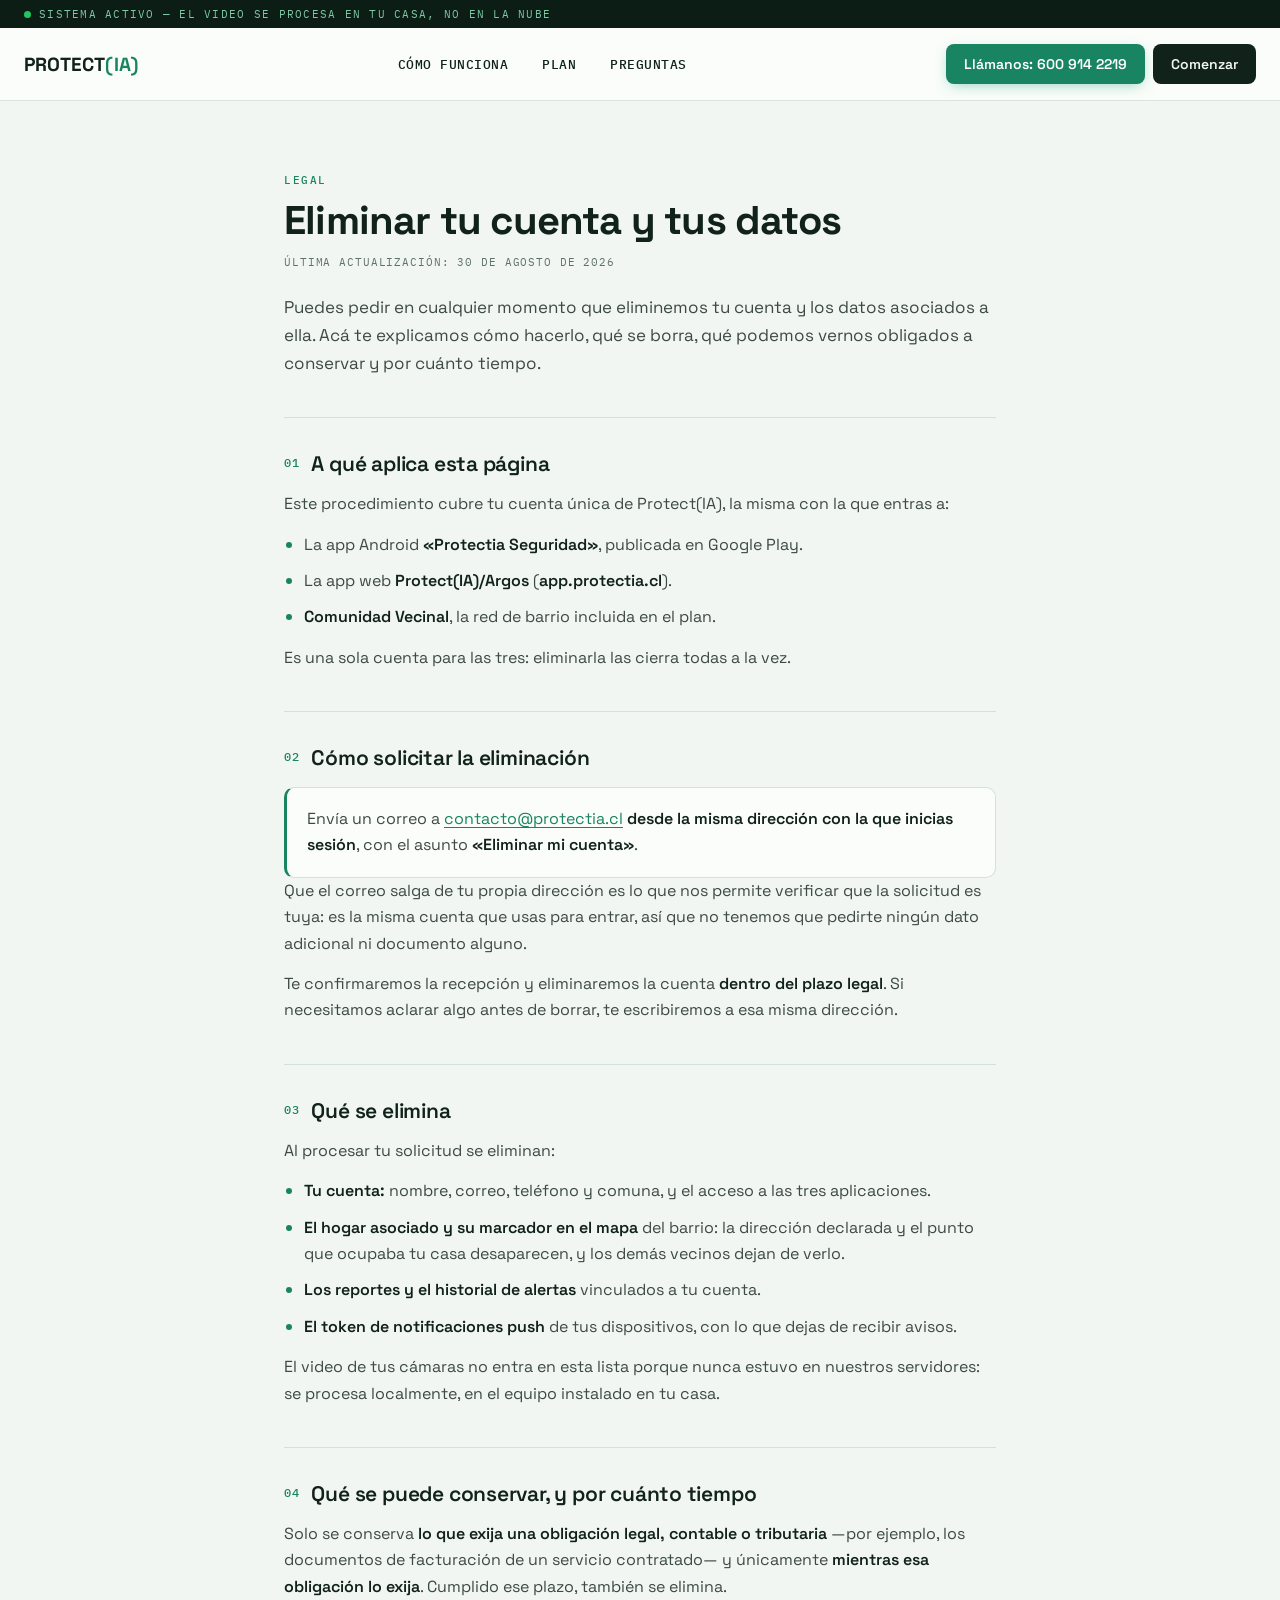
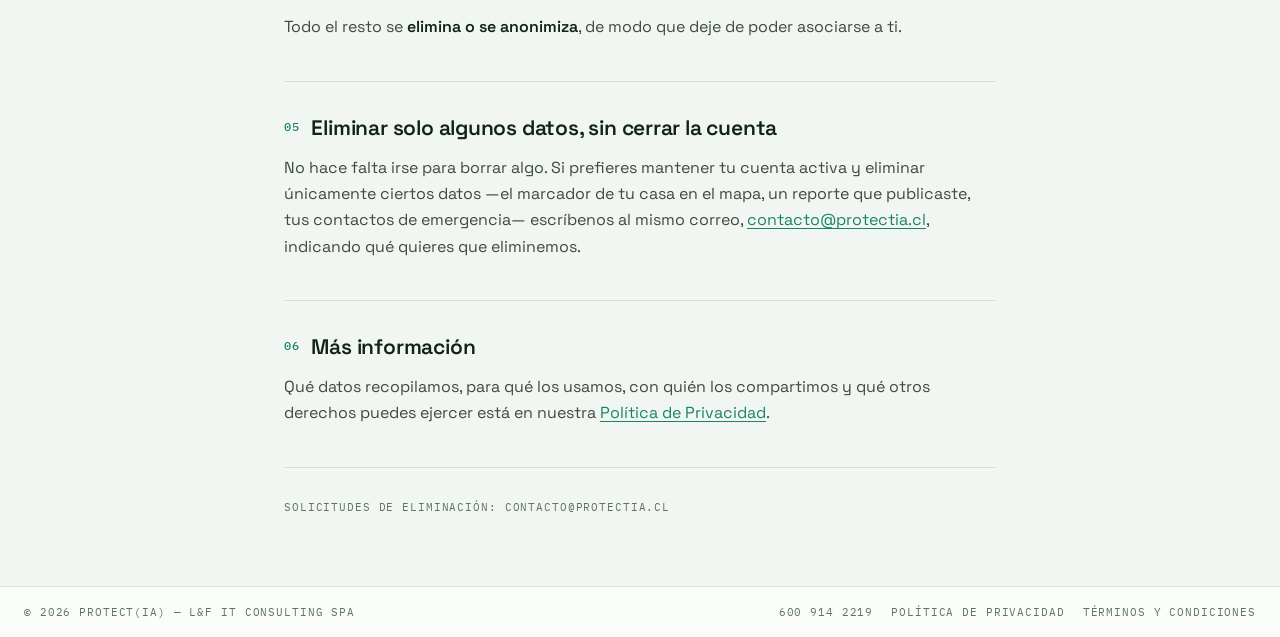
==== eliminar-cuenta.html @ ab4905fa "sitio: página de eliminación de cuenta y datos Google Play exige una URL pública donde el usuario pu" ====
<!DOCTYPE html>
<html lang="es">
<head>
  <meta charset="UTF-8">
  <meta name="viewport" content="width=device-width, initial-scale=1, viewport-fit=cover">

  <title>Eliminar tu cuenta y tus datos — Protect(IA) / Protectia Seguridad</title>
  <meta name="description" content="Cómo pedir la eliminación de tu cuenta Protect(IA) y de los datos asociados: qué se borra, qué se conserva por obligación legal y a qué correo escribir.">

  <!-- Open Graph -->
  <meta property="og:type" content="article">
  <meta property="og:locale" content="es_CL">
  <meta property="og:site_name" content="Protect(IA)">
  <meta property="og:url" content="https://protectia.cl/eliminar-cuenta.html">
  <meta property="og:title" content="Eliminar tu cuenta y tus datos — Protect(IA) / Protectia Seguridad">
  <meta property="og:description" content="Escribe a contacto@protectia.cl desde tu correo de inicio de sesión con el asunto «Eliminar mi cuenta».">

  <link rel="icon" href="img/favicon.svg" type="image/svg+xml">

  <!-- Tipografías self-hosted (SIL OFL 1.1). Ver fonts/OFL.txt y fonts/OFL-IBM-Plex.txt.
       Las dos que se usan sobre la línea de flotación; esta página es texto corrido. -->
  <link rel="preload" href="fonts/space-grotesk-variable-latin.woff2"
        as="font" type="font/woff2" crossorigin>
  <link rel="preload" href="fonts/ibm-plex-mono-400-latin.woff2"
        as="font" type="font/woff2" crossorigin>

  <!-- Las clases .legal-* viven al final de styles.css: las comparten esta
       página y privacidad.html. -->
  <link rel="stylesheet" href="css/styles.css">
</head>
<body>

  <!-- Franja de estado ---------------------------------------------------- -->
  <!-- Sin reloj: esta página no carga js/main.js. -->
  <div class="franja">
    <span class="franja-estado">
      <span class="franja-punto" aria-hidden="true"></span>
      <span class="franja-texto">SISTEMA ACTIVO — EL VIDEO SE PROCESA EN TU CASA, NO EN LA NUBE</span>
    </span>
  </div>

  <!-- Cabecera ------------------------------------------------------------- -->
  <header class="site-header">
    <a class="logo" href="/">PROTECT<span class="logo-ia">(IA)</span></a>

    <!-- El nav se oculta bajo 760px; el menú móvil sigue pendiente. -->
    <nav class="site-nav" aria-label="Navegación principal">
      <a class="nav-link" href="/#como-funciona">CÓMO FUNCIONA</a>
      <a class="nav-link" href="/#plan">PLAN</a>
      <a class="nav-link" href="/#faq">PREGUNTAS</a>
    </nav>

    <div class="cabecera-acciones">
      <a class="btn-tel" href="tel:+566009142219"><span class="btn-tel-rotulo">Llámanos:
        </span>600 914 2219</a>
      <a class="btn-comenzar" href="/#contacto">Comenzar</a>
    </div>
  </header>

  <main id="top">
    <section class="seccion" aria-labelledby="eliminar-titulo">
      <div class="legal-inner">

        <p class="seccion-kicker">LEGAL</p>
        <h1 class="legal-titulo" id="eliminar-titulo">Eliminar tu cuenta y tus datos</h1>
        <p class="legal-fecha">Última actualización: 30 de agosto de 2026</p>

        <p class="legal-entrada">
          Puedes pedir en cualquier momento que eliminemos tu cuenta y los datos
          asociados a ella. Acá te explicamos cómo hacerlo, qué se borra, qué
          podemos vernos obligados a conservar y por cuánto tiempo.
        </p>

        <!-- 1 ------------------------------------------------------------- -->
        <div class="legal-bloque">
          <h2><span class="legal-num" aria-hidden="true">01</span> A qué aplica esta página</h2>
          <p>Este procedimiento cubre tu cuenta única de Protect(IA), la misma con la que entras a:</p>
          <ul class="legal-lista">
            <li>
              La app Android <strong>«Protectia Seguridad»</strong>, publicada en
              Google Play.
            </li>
            <li>
              La app web <strong>Protect(IA)/Argos</strong>
              (<strong>app.protectia.cl</strong>).
            </li>
            <li>
              <strong>Comunidad Vecinal</strong>, la red de barrio incluida en el
              plan.
            </li>
          </ul>
          <p>
            Es una sola cuenta para las tres: eliminarla las cierra todas a la vez.
          </p>
        </div>

        <!-- 2 ------------------------------------------------------------- -->
        <div class="legal-bloque">
          <h2><span class="legal-num" aria-hidden="true">02</span> Cómo solicitar la eliminación</h2>
          <div class="legal-destacado">
            <p>
              Envía un correo a
              <a href="mailto:contacto@protectia.cl?subject=Eliminar%20mi%20cuenta">contacto@protectia.cl</a>
              <strong>desde la misma dirección con la que inicias sesión</strong>,
              con el asunto <strong>«Eliminar mi cuenta»</strong>.
            </p>
          </div>
          <p>
            Que el correo salga de tu propia dirección es lo que nos permite
            verificar que la solicitud es tuya: es la misma cuenta que usas para
            entrar, así que no tenemos que pedirte ningún dato adicional ni
            documento alguno.
          </p>
          <p>
            Te confirmaremos la recepción y eliminaremos la cuenta
            <strong>dentro del plazo legal</strong>. Si necesitamos aclarar algo
            antes de borrar, te escribiremos a esa misma dirección.
          </p>
        </div>

        <!-- 3 ------------------------------------------------------------- -->
        <div class="legal-bloque">
          <h2><span class="legal-num" aria-hidden="true">03</span> Qué se elimina</h2>
          <p>Al procesar tu solicitud se eliminan:</p>
          <ul class="legal-lista">
            <li>
              <strong>Tu cuenta:</strong> nombre, correo, teléfono y comuna, y el
              acceso a las tres aplicaciones.
            </li>
            <li>
              <strong>El hogar asociado y su marcador en el mapa</strong> del
              barrio: la dirección declarada y el punto que ocupaba tu casa
              desaparecen, y los demás vecinos dejan de verlo.
            </li>
            <li>
              <strong>Los reportes y el historial de alertas</strong> vinculados a
              tu cuenta.
            </li>
            <li>
              <strong>El token de notificaciones push</strong> de tus
              dispositivos, con lo que dejas de recibir avisos.
            </li>
          </ul>
          <p>
            El video de tus cámaras no entra en esta lista porque nunca estuvo en
            nuestros servidores: se procesa localmente, en el equipo instalado en
            tu casa.
          </p>
        </div>

        <!-- 4 ------------------------------------------------------------- -->
        <div class="legal-bloque">
          <h2><span class="legal-num" aria-hidden="true">04</span> Qué se puede conservar, y por cuánto tiempo</h2>
          <p>
            Solo se conserva <strong>lo que exija una obligación legal, contable o
            tributaria</strong> —por ejemplo, los documentos de facturación de un
            servicio contratado— y únicamente <strong>mientras esa obligación lo
            exija</strong>. Cumplido ese plazo, también se elimina.
          </p>
          <p>
            Todo el resto se <strong>elimina o se anonimiza</strong>, de modo que
            deje de poder asociarse a ti.
          </p>
        </div>

        <!-- 5 ------------------------------------------------------------- -->
        <div class="legal-bloque">
          <h2><span class="legal-num" aria-hidden="true">05</span> Eliminar solo algunos datos, sin cerrar la cuenta</h2>
          <p>
            No hace falta irse para borrar algo. Si prefieres mantener tu cuenta
            activa y eliminar únicamente ciertos datos —el marcador de tu casa en
            el mapa, un reporte que publicaste, tus contactos de emergencia—
            escríbenos al mismo correo,
            <a href="mailto:contacto@protectia.cl">contacto@protectia.cl</a>,
            indicando qué quieres que eliminemos.
          </p>
        </div>

        <!-- 6 ------------------------------------------------------------- -->
        <div class="legal-bloque">
          <h2><span class="legal-num" aria-hidden="true">06</span> Más información</h2>
          <p>
            Qué datos recopilamos, para qué los usamos, con quién los compartimos
            y qué otros derechos puedes ejercer está en nuestra
            <a href="/privacidad.html">Política de Privacidad</a>.
          </p>
        </div>

        <p class="legal-contacto">
          SOLICITUDES DE ELIMINACIÓN:
          <a href="mailto:contacto@protectia.cl?subject=Eliminar%20mi%20cuenta">CONTACTO@PROTECTIA.CL</a>
        </p>

      </div>
    </section>
  </main>

  <footer class="site-footer">
    <div class="footer-inner">
      <span>© 2026 PROTECT(IA) — L&amp;F IT CONSULTING SPA</span>
      <span class="footer-enlaces">
        <a href="tel:+566009142219">600 914 2219</a>
        <a href="/privacidad.html">POLÍTICA DE PRIVACIDAD</a>
        <!-- TODO: los términos siguen pendientes; hoy son un marcador sin destino. -->
        <a href="#" aria-disabled="true">TÉRMINOS Y CONDICIONES</a>
      </span>
    </div>
  </footer>

  <!-- Barra fija solo móvil -->
  <a class="barra-movil" href="tel:+566009142219">
    <span class="barra-movil-titulo">Llamar al 600 914 2219</span>
    <span class="barra-movil-nota">TE CONTESTA CATALINA, NUESTRA IA</span>
  </a>

</body>
</html>
---- css/styles.css ----
/* ==========================================================================
   Protect(IA) — sistema vivo
   Traducción del spec visual. Los valores del spec son de escritorio, así que
   la base es escritorio y los quiebres van con max-width, igual que el spec:
     mob  ≤ 760px
     mid  ≤ 1120px  (incluye mob)
   Sin JS de layout.
   ========================================================================== */

/* Tipografías self-hosted. Ambas SIL OFL 1.1 — ver fonts/OFL.txt (Space
   Grotesk) y fonts/OFL-IBM-Plex.txt (IBM Plex Mono). Subset latin, el mismo
   unicode-range que sirve Google Fonts. */

@font-face {
  font-family: "Space Grotesk";
  src: url("../fonts/space-grotesk-variable-latin.woff2") format("woff2");
  font-weight: 300 700;
  font-style: normal;
  font-display: swap;
  unicode-range: U+0000-00FF, U+0131, U+0152-0153, U+02BB-02BC, U+02C6, U+02DA,
                 U+02DC, U+0304, U+0308, U+0329, U+2000-206F, U+20AC, U+2122,
                 U+2191, U+2193, U+2212, U+2215, U+FEFF, U+FFFD;
}

@font-face {
  font-family: "IBM Plex Mono";
  src: url("../fonts/ibm-plex-mono-400-latin.woff2") format("woff2");
  font-weight: 400;
  font-style: normal;
  font-display: swap;
  unicode-range: U+0000-00FF, U+0131, U+0152-0153, U+02BB-02BC, U+02C6, U+02DA,
                 U+02DC, U+0304, U+0308, U+0329, U+2000-206F, U+20AC, U+2122,
                 U+2191, U+2193, U+2212, U+2215, U+FEFF, U+FFFD;
}

@font-face {
  font-family: "IBM Plex Mono";
  src: url("../fonts/ibm-plex-mono-500-latin.woff2") format("woff2");
  font-weight: 500;
  font-style: normal;
  font-display: swap;
  unicode-range: U+0000-00FF, U+0131, U+0152-0153, U+02BB-02BC, U+02C6, U+02DA,
                 U+02DC, U+0304, U+0308, U+0329, U+2000-206F, U+20AC, U+2122,
                 U+2191, U+2193, U+2212, U+2215, U+FEFF, U+FFFD;
}

@font-face {
  font-family: "IBM Plex Mono";
  src: url("../fonts/ibm-plex-mono-600-latin.woff2") format("woff2");
  font-weight: 600;
  font-style: normal;
  font-display: swap;
  unicode-range: U+0000-00FF, U+0131, U+0152-0153, U+02BB-02BC, U+02C6, U+02DA,
                 U+02DC, U+0304, U+0308, U+0329, U+2000-206F, U+20AC, U+2122,
                 U+2191, U+2193, U+2212, U+2215, U+FEFF, U+FFFD;
}

:root {
  /* Paleta */
  --fondo: #F2F6F3;
  --tinta: #10221A;
  /* Verde de marca oscurecido para que los botones pasen AA. Con el anterior
     (#1D9E75) el texto blanco daba 3.39:1 y hacen falta 4.5 — fallaban los
     cuatro botones verdes del sitio: btn-tel, btn-puerta, btn-plan y btn-enviar.
     Ahora dan 4.65:1. El hover baja lo mismo que bajaba antes (5,1% de
     luminosidad) y llega a 6.21:1.
     De paso el verde como TEXTO sobre tarjeta pasa de 3.31 a 4.55:1; sobre el
     fondo base se queda en 4.26 y sigue sin llegar — ver nota abajo. */
  --verde: #188462;
  --verde-oscuro: #146E52;
  --verde-vivo: #22C55E;
  --ambar: #F59E0B;
  --tarjeta: #FBFDFB;

  --texto: #3D4A42;
  --texto-mono: #5E7266;

  --linea: #D8E4DA;
  --linea-modulo: #D3E2D7;
  --linea-modulo-fuerte: #C9DCCE;
  --linea-cab: #E0EBE2;
  --linea-chip: #C4D6C9;
  --chip-accesorio: #E8F2EB;

  --franja-fondo: #0B1D15;
  --franja-texto: #7FC8A4;

  /* Tipografía */
  --fuente: "Space Grotesk", ui-sans-serif, system-ui, -apple-system,
            "Segoe UI", Roboto, "Helvetica Neue", Arial, sans-serif;
  --mono: "IBM Plex Mono", ui-monospace, SFMono-Regular, Menlo, Consolas,
          "Liberation Mono", monospace;

  --ancho-max: 1280px;
}

/* Reset mínimo -------------------------------------------------------------- */

*,
*::before,
*::after {
  box-sizing: border-box;
}

html {
  scroll-behavior: smooth;
}

body {
  margin: 0;
  background: var(--fondo);
  color: var(--tinta);
  font-family: var(--fuente);
  -webkit-font-smoothing: antialiased;
}

h1, h2, p, ul {
  margin: 0;
}

ul {
  padding: 0;
  list-style: none;
}

a {
  color: inherit;
  text-decoration: none;
}

a:hover {
  color: var(--verde);
}

a:focus-visible {
  outline: 2px solid var(--verde);
  outline-offset: 3px;
  border-radius: 4px;
}

::selection {
  background: rgba(34, 197, 94, 0.25);
}

/* El ancla no queda bajo la cabecera pegajosa */
.seccion,
.site-footer {
  scroll-margin-top: 80px;
}

@keyframes blink {
  0%, 100% { opacity: 1; }
  50%      { opacity: 0.25; }
}

/* Franja de estado ---------------------------------------------------------- */

.franja {
  display: flex;
  justify-content: space-between;
  align-items: center;
  background: var(--franja-fondo);
  color: var(--franja-texto);
  /* las laterales respetan el notch en horizontal (viewport-fit=cover) */
  padding: 7px max(24px, env(safe-area-inset-right, 0px))
           7px max(24px, env(safe-area-inset-left, 0px));
  font: 10.5px var(--mono);
  letter-spacing: 0.12em;
}

.franja-estado {
  display: flex;
  align-items: center;
  gap: 8px;
  min-width: 0;
}

.franja-punto {
  flex: none;
  width: 7px;
  height: 7px;
  border-radius: 50%;
  background: var(--verde-vivo);
  animation: blink 1.8s infinite;
}

.franja-texto {
  white-space: nowrap;
  overflow: hidden;
  text-overflow: ellipsis;
}

.franja-ts {
  flex: none;
  white-space: nowrap;
  margin-left: 16px;
  font-variant-numeric: tabular-nums;
}

/* Cabecera ------------------------------------------------------------------ */

.site-header {
  position: sticky;
  top: 0;
  z-index: 40;
  display: flex;
  align-items: center;
  justify-content: space-between;
  gap: 12px;
  padding: 16px max(24px, env(safe-area-inset-right, 0px))
           16px max(24px, env(safe-area-inset-left, 0px));
  border-bottom: 1px solid var(--linea);
  background: rgba(251, 253, 251, 0.92);
  backdrop-filter: blur(10px);
  -webkit-backdrop-filter: blur(10px);
}

.logo {
  font-weight: 700;
  font-size: 19px;
  letter-spacing: 0.01em;
}

.logo-ia {
  color: var(--verde);
}

.site-nav {
  display: flex;
  gap: 6px;
  font: 500 12.5px var(--mono);
  letter-spacing: 0.04em;
}

.nav-link {
  padding: 8px 14px;
  border-radius: 6px;
}

.nav-link:hover {
  background: #E3EEE6;
  color: var(--tinta);
}

.btn-tel {
  flex: none;
  font-weight: 600;
  font-size: 14px;
  background: var(--verde);
  color: #fff;
  padding: 11px 18px;
  border-radius: 8px;
  box-shadow: 0 4px 14px -4px rgba(29, 158, 117, 0.5);
}

.btn-tel:hover {
  background: var(--verde-oscuro);
  color: #fff;
}

/* Teléfono y "Comenzar" van juntos y no se separan: el número tiene que
   quedar a la vista en todo el scroll (la cabecera es sticky). */
.cabecera-acciones {
  flex: none;
  display: flex;
  align-items: center;
  gap: 8px;
}

.btn-comenzar {
  flex: none;
  font-weight: 600;
  font-size: 14px;
  background: var(--tinta);
  color: var(--fondo);
  padding: 11px 18px;
  border-radius: 8px;
}

.btn-comenzar:hover {
  background: #1B3226;
  color: var(--fondo);
}

/* Secciones — el esqueleto de la home ---------------------------------------
   Todo el largo de la página son secciones apiladas del mismo ancho útil. El
   ritmo lo dan .seccion (aire vertical) y .seccion-inner (ancho y laterales
   con área segura), así ninguna sección inventa su propia caja. */

.seccion {
  padding: 72px 0;
}

.seccion-inner {
  max-width: var(--ancho-max);
  margin: 0 auto;
  padding: 0 max(24px, env(safe-area-inset-right, 0px))
           0 max(24px, env(safe-area-inset-left, 0px));
}

/* Las secciones alternan fondo para que se lean como bloques distintos sin
   necesidad de líneas divisorias.

   La demo abre la home, así que va sobre el fondo base como cualquier hero, y
   el bloque de la doble puerta —que ahora es el segundo— toma el tratamiento de
   tarjeta. Antes era al revés; al intercambiarlas también se intercambia esto,
   si no la página abriría con el bloque "hundido" y seguiría con tres secciones
   seguidas del mismo color. */
.seccion-puertas,
.seccion-plan,
.seccion-faq {
  background: var(--tarjeta);
  border-top: 1px solid var(--linea);
  border-bottom: 1px solid var(--linea);
}

/* Reorden SOLO visual -------------------------------------------------------
   La demo se ve primera, pero en el DOM sigue segunda. Es a propósito:

   - el <h1> real ("Tus cámaras ya ven...") sigue siendo el primer encabezado
     del documento, que es lo que leen los lectores de pantalla y lo que indexa
     un buscador;
   - el visitante ve primero la demo, que es lo que tiene que impactar.

   Se hace con `order` sobre <main> convertido en columna flex. Las demás
   secciones se quedan en order:0 y conservan su orden del DOM entre ellas.

   CAVEAT conocido de reordenar con CSS: el foco del teclado sigue el DOM, no lo
   que se ve. Acá el costo es nulo porque la demo NO tiene nada enfocable —es
   imagen y texto— así que no hay ningún salto de foco hacia atrás. Si alguna
   vez se le agrega un botón, esto hay que replantearlo. */
main {
  display: flex;
  flex-direction: column;
}

.seccion-momento {
  order: -1;
  padding-top: 56px;
  border-top: 0;
}

.seccion-kicker {
  font: 500 11px var(--mono);
  letter-spacing: 0.14em;
  color: var(--verde);
  margin-bottom: 12px;
}

.seccion-titulo {
  font-size: 38px;
  line-height: 1.08;
  letter-spacing: -0.02em;
  font-weight: 700;
  margin-bottom: 36px;
  text-wrap: balance;
}

/* El h1 de la doble puerta pesa más que el resto de los títulos. */
.seccion-titulo-h1 {
  font-size: 56px;
  line-height: 1.0;
  letter-spacing: -0.025em;
  max-width: 15ch;
}

.resalte {
  box-shadow: inset 0 -0.22em 0 rgba(34, 197, 94, 0.22);
}

.parrafo {
  margin: 0 0 18px;
  font-size: 15.5px;
  line-height: 1.68;
  color: var(--texto);
  text-wrap: pretty;
}

.parrafo-destacado {
  margin-bottom: 0;
  color: var(--tinta);
  font-weight: 500;
  border-left: 2px solid var(--verde);
  padding-left: 14px;
}

/* Para el <caption> de la tabla: lo necesita un lector de pantalla, no la vista. */
.visualmente-oculto {
  position: absolute;
  width: 1px;
  height: 1px;
  padding: 0;
  margin: -1px;
  overflow: hidden;
  clip-path: inset(50%);
  white-space: nowrap;
}

/* Doble puerta de entrada ---------------------------------------------------
   Dos caminos lado a lado, del mismo peso visual: quien llega se reconoce en
   uno de los dos y sigue por ahí. Bajo 760px se apilan. */

.puertas {
  display: grid;
  grid-template-columns: repeat(2, minmax(0, 1fr));
  gap: 16px;
}

.puerta {
  position: relative;
  display: flex;
  flex-direction: column;
  align-items: flex-start;
  background: var(--tarjeta);
  border: 1px solid var(--linea-modulo-fuerte);
  border-radius: 10px;
  padding: 30px 28px 28px;
  transition: border-color 0.2s;
}

.puerta:hover {
  border-color: var(--verde);
}

.puerta-alterna {
  background: transparent;
  border-style: dashed;
  border-color: var(--linea-chip);
}

.puerta-titulo {
  font-size: 25px;
  font-weight: 600;
  letter-spacing: -0.015em;
  margin-bottom: 12px;
}

.puerta-texto {
  font-size: 15px;
  line-height: 1.65;
  color: var(--texto);
  /* empuja el botón al pie de la tarjeta para que ambos queden alineados */
  flex: 1;
  margin-bottom: 22px;
  text-wrap: pretty;
}

.btn-puerta {
  font-weight: 600;
  font-size: 15px;
  background: var(--verde);
  color: #fff;
  padding: 13px 22px;
  border-radius: 9px;
  box-shadow: 0 4px 14px -4px rgba(29, 158, 117, 0.5);
}

.btn-puerta:hover {
  background: var(--verde-oscuro);
  color: #fff;
}

.btn-puerta-plano {
  background: transparent;
  color: var(--tinta);
  border: 1px solid var(--tinta);
  box-shadow: none;
}

.btn-puerta-plano:hover {
  background: var(--tinta);
  color: var(--fondo);
}

/* Esquinas de encuadre: marcan la pieza principal de cada sección (la primera
   puerta y la tarjeta del plan). Son el guiño de cámara del branding. */
.esquina {
  position: absolute;
  z-index: 2;
  width: 14px;
  height: 14px;
}

.esquina-si { top: -1px; left: -1px;  border-top: 2px solid var(--verde);    border-left: 2px solid var(--verde); }
.esquina-sd { top: -1px; right: -1px; border-top: 2px solid var(--verde);    border-right: 2px solid var(--verde); }
.esquina-ii { bottom: -1px; left: -1px;  border-bottom: 2px solid var(--verde); border-left: 2px solid var(--verde); }
.esquina-id { bottom: -1px; right: -1px; border-bottom: 2px solid var(--verde); border-right: 2px solid var(--verde); }

/* Cuando cada segundo importa ----------------------------------------------
   Texto a la izquierda y la demo de cámara a la derecha. Bajo 1120px la
   cámara ya no cabe al lado y se pasa abajo. */

.momento-inner {
  display: grid;
  grid-template-columns: minmax(0, 1fr) minmax(0, 1.05fr);
  grid-template-areas:
    "cab    cta"
    "tiempo demo";
  gap: 34px 48px;
  align-items: start;
}

/* La cabecera ya no cruza las dos columnas: ocupa solo la izquierda, con el CTA
   enfrente ocupando el hueco que antes quedaba vacio sobre la tarjeta. */
.momento-cab   { grid-area: cab; }
.linea-tiempo  { grid-area: tiempo; }
.momento-inner .demo { grid-area: demo; }

/* El CTA se centra en vertical contra la cabecera, que es mas alta que el, y
   hereda el ancho de la columna — el mismo de la camara. No hay medidas que
   sincronizar a mano. */
.demo-cta {
  grid-area: cta;
  align-self: center;
}

.momento-cab .seccion-titulo {
  margin-bottom: 14px;
  /* Un punto menos que antes: ahora vive en media columna y a 38px el titular
     se partia en cuatro lineas. */
  font-size: 34px;
}

/* Lo que antes eran tres párrafos y una cita. Se conserva porque es el
   argumento comercial, pero deja de competir con la secuencia de eventos. */
.momento-resumen {
  margin: 0;
  font-size: 16px;
  line-height: 1.6;
  color: var(--texto);
}

.momento-resumen strong {
  color: var(--tinta);
  font-weight: 600;
}

/* Llamado a la accion de la demo -------------------------------------------
   Encima de la tarjeta de la camara y a su mismo ancho. Quien llega decidido no
   tiene que mirar 24 segundos de bucle para encontrar donde pinchar, y el boton
   queda pegado a la pieza que lo justifica. */
.demo-cta {
  display: flex;
  flex-direction: column;
  align-items: flex-start;
  gap: 12px;
}

/* En tinta y no en verde, por dos razones que apuntan al mismo lado:
   - contraste: blanco sobre --verde da 3.39:1, que NO pasa AA para texto normal
     (hace falta 4.5). Tinta sobre fondo da 15.21:1.
   - jerarquia: es el CTA principal de la seccion y tiene que pesar mas que los
     botones verdes que ya hay repartidos por la pagina. */
.btn-demo-cta {
  display: inline-block;
  font-weight: 600;
  font-size: 17px;
  background: var(--tinta);
  color: var(--fondo);
  padding: 15px 26px;
  border-radius: 9px;
  text-decoration: none;
  transition: background 0.15s, transform 0.15s;
}

.btn-demo-cta:hover {
  background: #1B3226;
  color: var(--fondo);
  transform: translateY(-1px);
}

/* La salida de baja friccion, para quien no quiere llenar un formulario. */
.demo-cta-tel {
  font: 500 15px var(--mono);
  color: var(--texto-mono);
  text-decoration: none;
  border-bottom: 1px solid var(--linea-modulo-fuerte);
}

.demo-cta-tel:hover { color: var(--tinta); border-bottom-color: var(--tinta); }

/* La secuencia de eventos ---------------------------------------------------
   Es lo que tiene que impactar, así que manda en tamaño: la línea normal es
   19px contra los 11px que tenía el log viejo bajo la cámara, y el remate llega
   a 32. El riel vertical con puntos la lee como línea de tiempo y no como lista.

   min-height fija la altura para las dos escenas: sin eso el bloque crece y
   encoge al cambiar de escena y la cámara de al lado da saltos. */
.linea-tiempo {
  list-style: none;
  margin: 0;
  padding: 4px 0 0 28px;
  position: relative;
  min-height: 356px;
  border-left: 2px solid var(--linea-modulo);
  font-family: var(--mono);
}

.linea-tiempo li {
  position: relative;
  margin-bottom: 18px;
  font-size: 19px;
  line-height: 1.34;
  letter-spacing: 0.005em;
  color: var(--texto-mono);
}

/* El punto del riel. Se recorta contra el borde izquierdo del <ol>. */
.linea-tiempo li::before {
  content: "";
  position: absolute;
  left: -35px;
  top: 0.45em;
  width: 9px;
  height: 9px;
  border-radius: 50%;
  background: var(--linea-modulo-fuerte);
}

.lt-hora {
  display: block;
  font-size: 12px;
  letter-spacing: 0.1em;
  color: var(--texto-mono);
  opacity: 0.65;
  margin-bottom: 3px;
}

.lt-txt { display: block; }

/* Las líneas que son una SALIDA del sistema —no un paso de análisis— pesan más:
   son las que el visitante tiene que recordar. */
.linea-tiempo .lt-clave {
  font-size: 22px;
  font-weight: 600;
  color: var(--tinta);
}

.linea-tiempo .lt-clave::before {
  background: var(--ambar);
  width: 11px;
  height: 11px;
  left: -36px;
}

/* La voz no es un registro: es lo que el sistema DICE por el parlante y manda al
   teléfono. Va en la tipografía del sitio y en cursiva para que se lea como
   habla y no como log. */
.linea-tiempo .lt-voz {
  font-family: var(--fuente);
  font-style: italic;
  font-size: 21px;
  letter-spacing: 0;
  color: var(--tinta);
}

.linea-tiempo .lt-voz::before {
  background: var(--verde);
}

/* El remate: es un titular, no una línea de lista. Sin punto en el riel — cierra
   la secuencia, no es un paso más de ella. */
.linea-tiempo .lt-remate {
  margin-top: 26px;
  margin-bottom: 0;
  font-family: var(--fuente);
  font-size: 32px;
  font-weight: 700;
  line-height: 1.12;
  letter-spacing: -0.015em;
  color: var(--verde-oscuro);
}

.linea-tiempo .lt-remate::before { display: none; }

/* Cada escena tiñe su remate y sus líneas clave: verde cuando el sistema decide
   NO molestar, ámbar cuando actúa. */
.esc-2 .linea-tiempo .lt-remate { color: var(--ambar); }
.esc-1 .linea-tiempo .lt-clave::before { background: var(--verde); }

/* Entrada de cada línea. Más recorrido que el log viejo: acá el movimiento es
   parte del mensaje, no un adorno. */
.lt-entra { animation: ltEntra 0.5s cubic-bezier(0.16, 0.84, 0.44, 1) both; }

@keyframes ltEntra {
  from { opacity: 0; transform: translate3d(-14px, 6px, 0); }
  to   { opacity: 1; transform: none; }
}

/* Pieza de la demo. Conserva la cabecera de módulo del diseño original: es la
   que lleva el chip OPERATIVO/ALERTA que mueve js/main.js. */
.demo {
  position: relative;
  background: var(--fondo);
  border: 1px solid var(--linea-modulo-fuerte);
  border-radius: 10px;
  overflow: hidden;
}

.demo-cab {
  display: flex;
  justify-content: space-between;
  align-items: center;
  gap: 10px;
  padding: 10px 18px;
  border-bottom: 1px solid var(--linea-cab);
  font: 10px var(--mono);
  letter-spacing: 0.14em;
  color: var(--texto-mono);
}

.demo-id {
  white-space: nowrap;
  overflow: hidden;
  text-overflow: ellipsis;
}

.modulo-estado {
  flex: none;
  display: flex;
  align-items: center;
  gap: 6px;
  color: var(--verde);
}

.punto-estado {
  width: 6px;
  height: 6px;
  border-radius: 50%;
  background: var(--verde-vivo);
}

.demo-cuerpo {
  padding: 18px;
}
/* Vista de cámara — dos frames reales con las capas del sistema encima ------
   Antes esto era una simulación dibujada con gradientes (pasto, ruido, barrido).
   Ahora son dos fotogramas de la propia reja frontal que se alternan en bucle,
   y encima solo van las capas que SÍ son del sistema: viñeta, caja de detección,
   OSD y log. Los JPEG ya vienen recortados a 16:10, así que `cover` no recorta
   nada más.

   Qué escena está puesta lo dice la clase .esc-1 / .esc-2 que js/main.js le pone
   al contenedor; los tiempos viven allá y este archivo no sabe de ellos. */

.camara {
  position: relative;
  border-radius: 6px;
  overflow: hidden;
  background: #0B1512;
  font-family: var(--mono);
  aspect-ratio: 16 / 10;
}

/* Los dos fondos conviven superpuestos y el fundido es un cambio de opacidad
   entre ellos: `background-image` no es animable, así que cambiarlo daría un
   corte seco. */
.cam-fondo {
  position: absolute;
  inset: 0;
  background-position: center;
  background-size: cover;
  background-repeat: no-repeat;
  opacity: 0;
  transition: opacity 0.9s ease-in-out;
}

.cam-fondo-1 { background-image: url("../img/camara-reja-frontal.jpg"); }
.cam-fondo-2 { background-image: url("../img/camara-reja-frontal-afuera.jpg"); }

.esc-1 .cam-fondo-1,
.esc-2 .cam-fondo-2 { opacity: 1; }

.cam-vineta {
  position: absolute;
  inset: 0;
  background: radial-gradient(130% 100% at 50% 35%,
      transparent 55%, rgba(0, 0, 0, 0.5) 100%);
}

/* Las cajas: una por escena, cada una con su posición MEDIDA sobre su propio
   frame. Aparecen y desaparecen con la escena, con un pelo de retardo para que
   entren cuando el fondo ya se ve. */
.cam-caja {
  position: absolute;
  opacity: 0;
  transition: opacity 0.5s ease-in-out 0.35s;
}

.esc-1 .cam-caja-1,
.esc-2 .cam-caja-2 { opacity: 1; }

/* Escena 1 — el perro. Medido en el frame original 1280x960 (x 4-72,
   y 596-770) y pasado a % del recorte (x0=0, y0=315, 960x600).
   Gris y sin glow: el color dice "esto no amerita alerta" antes que el texto. */
.cam-caja-1 {
  left: 0.42%;
  top: 46.8%;
  width: 7.1%;
  height: 29%;
  border: 1.5px solid rgba(206, 228, 211, 0.65);
}

.cam-caja-1 .cam-caja-etq {
  background: #8CA095;
  color: #0B1512;
}

/* Escena 2 — la persona, AFUERA de la reja. Medido sobre ESTE frame (960x600),
   no heredado de la otra escena ni de la caja de Frigate: x 336-402, y 204-322.

   Este encuadre es el argumento comercial de la seccion: el sujeto esta en la
   vereda, del otro lado de los barrotes, junto al auto estacionado. El sistema
   lo ve ANTES de que entre. Argos marco ese evento como zone=afuera_entrada, que
   es lo que confirma que estaba fuera del perimetro y no dentro.

   Ambar y con glow: aca el sistema si actua, y el color lo anuncia antes de que
   se lea una sola linea del log. */
.cam-caja-2 {
  left: 35%;
  top: 34%;
  width: 6.88%;
  height: 19.67%;
  border: 1.5px solid var(--ambar);
  box-shadow: 0 0 14px rgba(245, 158, 11, 0.35);
}

.cam-caja-2 .cam-caja-etq {
  background: var(--ambar);
  color: #1A1206;
}

/* La etiqueta desborda la caja hacia la derecha a propósito: los dos sujetos
   ocupan un 6-7% del ancho y ni "ANIMAL" ni "PERSONA" caben dentro. */
.cam-caja-etq {
  position: absolute;
  top: -19px;
  left: -1.5px;
  font-size: 9.5px;
  font-weight: 600;
  letter-spacing: 0.08em;
  padding: 3px 7px;
  white-space: nowrap;
}

/* El modo del OSD ya no cambia entre escenas: los DOS frames son diurnos y en
   color (15:51 y 15:43), así que el rótulo es uno solo y estático. Cuando había
   un frame nocturno acá vivía un cruce de dos rótulos apilados con grid; se
   retiró al quedar sin diferencia que anunciar. */

/* En la escena 2 el módulo entero pasa a alerta: el REC late y la cabecera
   deja de decir OPERATIVO. */
.esc-2 .cam-rec {
  color: #F87171;
  animation: blink 1s infinite;
}

.esc-2 .modulo-estado { color: var(--ambar); }

.esc-2 .punto-estado {
  background: var(--ambar);
  animation: blink 1.1s infinite;
}

.cam-osd {
  position: absolute;
  left: 12px;
  right: 12px;
  display: flex;
  justify-content: space-between;
  gap: 10px;
  overflow: hidden;
  white-space: nowrap;
}

.cam-osd-arriba {
  top: 10px;
  font-size: 10px;
  letter-spacing: 0.06em;
  color: #C9E4D2;
}

.cam-osd-abajo {
  bottom: 10px;
  font-size: 9.5px;
  letter-spacing: 0.08em;
  color: #8FB39D;
}

.cam-fuente {
  display: flex;
  align-items: center;
  gap: 6px;
  white-space: nowrap;
}

.cam-punto {
  flex: none;
  width: 7px;
  height: 7px;
  border-radius: 50%;
  background: var(--verde-vivo);
  animation: blink 1.6s infinite;
}

.cam-hora {
  white-space: nowrap;
  font-variant-numeric: tabular-nums;
}

.cam-rec {
  flex: none;
  white-space: nowrap;
}

/* Log de eventos ------------------------------------------------------------ */

/* El log chico que vivía bajo la cámara se retiró: su papel lo hace ahora
   .linea-tiempo, con tipografía casi cuatro veces más grande. Con él se fueron
   sus tonos (.log-gris/.log-verde/.log-ambar/.log-voz/.log-activo), su entrada
   y salida por fade y la purga de líneas viejas: la secuencia se muestra entera
   y se limpia al cambiar de escena. Sobrevive .log-puntos, que sigue animando
   los "..." de las líneas en curso. */

/* Los puntos suspensivos de la última línea se escriben solos. */
.log-puntos {
  display: inline-block;
  animation: puntos 1.6s steps(4, jump-none) infinite;
}

@keyframes puntos {
  from { clip-path: inset(0 100% 0 0); }
}

/* Cuatro pilares ------------------------------------------------------------ */

.pilares {
  display: grid;
  grid-template-columns: repeat(4, minmax(0, 1fr));
  gap: 14px;
}

.pilar {
  background: var(--tarjeta);
  border: 1px solid var(--linea-modulo);
  border-radius: 10px;
  padding: 24px 22px;
  transition: border-color 0.2s;
}

.pilar:hover {
  border-color: var(--verde);
}

.pilar-icono {
  display: flex;
  align-items: center;
  justify-content: center;
  width: 40px;
  height: 40px;
  border-radius: 8px;
  background: var(--chip-accesorio);
  color: var(--verde);
  margin-bottom: 16px;
}

.pilar-icono svg {
  width: 22px;
  height: 22px;
}

.pilar-titulo {
  font-size: 17px;
  font-weight: 600;
  margin-bottom: 8px;
  text-wrap: balance;
}

.pilar-texto {
  font-size: 14px;
  line-height: 1.6;
  color: var(--texto);
  text-wrap: pretty;
}

/* Cómo funciona — cuatro pasos ----------------------------------------------
   La línea que une los pasos es un ::after del <li>, no un borde del contenedor:
   así el último paso no la arrastra y en móvil desaparece sola. */

.pasos {
  display: grid;
  grid-template-columns: repeat(4, minmax(0, 1fr));
  gap: 14px;
  counter-reset: paso;
}

.paso {
  position: relative;
  padding: 4px 18px 0 0;
}

.paso::after {
  content: "";
  position: absolute;
  top: 17px;
  left: 46px;
  right: 0;
  height: 1px;
  background: var(--linea-chip);
}

.paso:last-child::after {
  display: none;
}

.paso-n {
  display: flex;
  align-items: center;
  justify-content: center;
  width: 34px;
  height: 34px;
  border-radius: 50%;
  background: var(--tinta);
  color: var(--fondo);
  font: 600 14px var(--mono);
  margin-bottom: 16px;
}

.paso-titulo {
  font-size: 17px;
  font-weight: 600;
  margin-bottom: 8px;
  text-wrap: balance;
}

.paso-texto {
  font-size: 14px;
  line-height: 1.6;
  color: var(--texto);
  text-wrap: pretty;
}

/* Plan y precios ------------------------------------------------------------ */

.tarjeta-plan {
  position: relative;
  max-width: 520px;
  margin: 0 auto;
  background: var(--fondo);
  border: 1px solid var(--linea-modulo-fuerte);
  border-radius: 12px;
  padding: 36px 34px 30px;
  text-align: center;
}

.plan-rotulo {
  font: 500 11px var(--mono);
  letter-spacing: 0.14em;
  color: var(--texto-mono);
}

.plan-precio {
  margin: 14px 0 6px;
  display: flex;
  align-items: baseline;
  justify-content: center;
  gap: 4px;
}

.plan-monto {
  font-size: 68px;
  font-weight: 700;
  letter-spacing: -0.035em;
  line-height: 1;
}

.plan-periodo {
  font-size: 20px;
  font-weight: 500;
  color: var(--texto-mono);
}

.plan-bajada {
  font-size: 15px;
  color: var(--texto);
  margin-bottom: 26px;
}

.plan-lista {
  display: flex;
  flex-direction: column;
  gap: 11px;
  text-align: left;
  font-size: 14.5px;
  line-height: 1.5;
  color: var(--texto);
  margin-bottom: 28px;
}

.plan-lista li {
  display: flex;
  gap: 10px;
}

/* El visto va como ::before y no como carácter en el HTML: es decoración y no
   tiene por qué leerlo un lector de pantalla. */
.plan-lista li::before {
  content: "✓";
  flex: none;
  color: var(--verde);
  font-weight: 700;
}

.btn-plan {
  display: block;
  font-weight: 600;
  font-size: 16px;
  background: var(--verde);
  color: #fff;
  padding: 15px 24px;
  border-radius: 9px;
  box-shadow: 0 4px 14px -4px rgba(29, 158, 117, 0.5);
}

.btn-plan:hover {
  background: var(--verde-oscuro);
  color: #fff;
}

.plan-extras {
  display: flex;
  flex-direction: column;
  gap: 10px;
  margin-top: 24px;
  padding-top: 22px;
  border-top: 1px solid var(--linea);
  text-align: left;
  font-size: 13px;
  line-height: 1.6;
  color: var(--texto);
}

.plan-extras strong {
  color: var(--tinta);
  font-weight: 600;
}

/* Comparación ---------------------------------------------------------------
   El marco scrollea en horizontal por si la tabla no cabe; bajo 760px la tabla
   se apila (ver quiebres) y el scroll deja de hacer falta. */

.tabla-marco {
  overflow-x: auto;
  border: 1px solid var(--linea-modulo);
  border-radius: 10px;
  background: var(--tarjeta);
}

.tabla-comp {
  width: 100%;
  border-collapse: collapse;
  font-size: 14.5px;
}

.tabla-comp th,
.tabla-comp td {
  text-align: left;
  padding: 15px 18px;
  border-bottom: 1px solid var(--linea);
  line-height: 1.5;
  color: var(--texto);
}

.tabla-comp tbody tr:last-child th,
.tabla-comp tbody tr:last-child td {
  border-bottom: 0;
}

.tabla-comp thead th {
  font: 500 10.5px var(--mono);
  letter-spacing: 0.12em;
  color: var(--texto-mono);
  background: var(--chip-accesorio);
  white-space: nowrap;
}

.tabla-comp tbody th {
  font-weight: 600;
  color: var(--tinta);
  white-space: nowrap;
}

/* Nuestra columna va marcada: es la lectura que importa. */
.tabla-comp .col-nuestra {
  color: var(--tinta);
  font-weight: 500;
  background: rgba(34, 197, 94, 0.06);
}

.tabla-comp thead .col-nuestra {
  color: var(--verde);
  background: rgba(34, 197, 94, 0.12);
}

/* Garantía ------------------------------------------------------------------ */

.garantia {
  display: flex;
  align-items: center;
  gap: 26px;
  background: var(--tarjeta);
  border: 1px solid var(--verde);
  border-radius: 12px;
  padding: 28px 32px;
}

.garantia-sello {
  flex: none;
  display: flex;
  align-items: center;
  justify-content: center;
  width: 96px;
  height: 96px;
  border-radius: 50%;
  border: 2px dashed var(--verde);
  color: var(--verde);
  font: 600 15px var(--mono);
  letter-spacing: 0.04em;
  text-align: center;
}

.garantia-titulo {
  font-size: 24px;
  font-weight: 600;
  margin-bottom: 8px;
}

.garantia-texto {
  font-size: 15px;
  line-height: 1.65;
  color: var(--texto);
  text-wrap: pretty;
}

/* Formulario ----------------------------------------------------------------
   Tres pasos. Sin JS se ven los tres de corrido y el formulario sigue siendo
   legible; js/main.js agrega .wizard-activo y recién ahí se muestra uno a la
   vez. Por eso el ocultamiento cuelga de esa clase y no del .wizard a secas. */

.contacto-bajada {
  margin-top: -22px;
  margin-bottom: 32px;
  font-size: 15.5px;
  color: var(--texto);
}

.wizard {
  max-width: 560px;
  background: var(--tarjeta);
  border: 1px solid var(--linea-modulo-fuerte);
  border-radius: 12px;
  padding: 30px 30px 26px;
}

.wizard-progreso {
  font: 500 11px var(--mono);
  letter-spacing: 0.12em;
  color: var(--texto-mono);
  margin-bottom: 18px;
}

.wizard-paso {
  border: 0;
  padding: 0;
  margin: 0;
}

/* Solo con JS: un paso a la vez. */
.wizard-activo .wizard-paso {
  display: none;
}

.wizard-activo .wizard-paso-visible {
  display: block;
}

/* Sin JS los tres pasos van seguidos y necesitan aire entre ellos. */
.wizard-paso + .wizard-paso {
  margin-top: 28px;
}

.wizard-activo .wizard-paso + .wizard-paso {
  margin-top: 0;
}

.wizard-pregunta {
  padding: 0;
  font-size: 21px;
  font-weight: 600;
  letter-spacing: -0.01em;
  margin-bottom: 18px;
}

.wizard-opciones {
  display: flex;
  flex-wrap: wrap;
  gap: 10px;
}

/* El radio real queda invisible pero presente: sigue recibiendo foco y el
   teclado, y :checked/:focus-visible pintan la cara visible. */
.opcion input {
  position: absolute;
  opacity: 0;
  width: 0;
  height: 0;
}

.opcion-cara {
  display: block;
  border: 1px solid var(--linea-chip);
  border-radius: 9px;
  background: var(--fondo);
  padding: 14px 26px;
  font-size: 15.5px;
  font-weight: 500;
  cursor: pointer;
  transition: border-color 0.15s, background 0.15s;
}

.opcion-cara:hover {
  border-color: var(--verde);
}

.opcion input:checked + .opcion-cara {
  border-color: var(--verde);
  background: var(--chip-accesorio);
  color: var(--verde-oscuro);
}

.opcion input:focus-visible + .opcion-cara {
  outline: 2px solid var(--verde);
  outline-offset: 3px;
}

.campo {
  display: flex;
  flex-direction: column;
  gap: 6px;
  margin-bottom: 16px;
}

.campo label {
  font: 500 11px var(--mono);
  letter-spacing: 0.1em;
  color: var(--texto-mono);
}

.campo input {
  font: 15.5px var(--fuente);
  color: var(--tinta);
  background: var(--fondo);
  border: 1px solid var(--linea-chip);
  border-radius: 9px;
  padding: 13px 14px;
}

.campo input:focus-visible {
  outline: 2px solid var(--verde);
  outline-offset: 1px;
  border-color: var(--verde);
}

/* Trampa para bots: fuera de la vista y fuera del flujo, pero sin display:none
   ni visibility:hidden — hay bots que se saltan justamente esos dos. */
.trampa {
  position: absolute;
  left: -9999px;
  width: 1px;
  height: 1px;
  overflow: hidden;
}

.wizard-cierre {
  display: flex;
  flex-wrap: wrap;
  align-items: center;
  gap: 14px;
  margin-top: 22px;
}

.btn-enviar {
  font: 600 16px var(--fuente);
  background: var(--verde);
  color: #fff;
  border: 0;
  padding: 15px 26px;
  border-radius: 9px;
  cursor: pointer;
  box-shadow: 0 4px 14px -4px rgba(29, 158, 117, 0.5);
}

.btn-enviar:hover:not(:disabled) {
  background: var(--verde-oscuro);
}

.btn-enviar:disabled {
  background: var(--linea-chip);
  color: var(--texto-mono);
  cursor: not-allowed;
  box-shadow: none;
}

.wizard-atras {
  font: 500 11px var(--mono);
  letter-spacing: 0.08em;
  color: var(--texto-mono);
  background: none;
  border: 0;
  padding: 6px 0;
  cursor: pointer;
}

.wizard-atras:hover {
  color: var(--verde);
}

/* Solo con JS tiene sentido "volver": sin él los tres pasos ya están a la vista. */
.wizard-atras {
  display: none;
}

.wizard-activo .wizard-atras {
  display: inline-block;
}

.wizard-nota {
  margin-top: 18px;
  font-size: 13.5px;
  line-height: 1.6;
  color: var(--texto);
  border-left: 2px solid var(--ambar);
  padding-left: 14px;
}

.wizard-nota a {
  font-weight: 600;
  border-bottom: 1px solid var(--verde);
}

.wizard .btn-llamar {
  margin-top: 20px;
}

.btn-llamar {
  display: inline-flex;
  align-items: center;
  justify-content: center;
  gap: 10px;
  font-weight: 600;
  font-size: 16px;
  background: var(--tinta);
  color: var(--fondo);
  padding: 14px 24px;
  border-radius: 9px;
}

.btn-llamar:hover {
  background: var(--verde);
  color: #fff;
}

.btn-llamar-punto {
  flex: none;
  width: 8px;
  height: 8px;
  border-radius: 50%;
  background: #2FD08B;
  animation: blink 2s infinite;
}

/* Preguntas frecuentes ------------------------------------------------------
   <details> nativo: abre y cierra sin JS y ya viene con la semántica puesta. */

.faq {
  display: flex;
  flex-direction: column;
  gap: 10px;
  max-width: 800px;
}

.faq-item {
  background: var(--fondo);
  border: 1px solid var(--linea-modulo);
  border-radius: 10px;
  overflow: hidden;
}

.faq-item[open] {
  border-color: var(--verde);
}

.faq-pregunta {
  display: flex;
  justify-content: space-between;
  align-items: center;
  gap: 14px;
  padding: 17px 20px;
  font-size: 16px;
  font-weight: 600;
  cursor: pointer;
  list-style: none;
}

/* El triángulo por defecto se saca en los dos motores y se pone uno propio. */
.faq-pregunta::-webkit-details-marker {
  display: none;
}

.faq-pregunta::after {
  content: "+";
  flex: none;
  font: 400 22px var(--mono);
  line-height: 1;
  color: var(--verde);
}

.faq-item[open] .faq-pregunta::after {
  content: "−";
}

.faq-pregunta:hover {
  color: var(--verde);
}

.faq-respuesta {
  padding: 0 20px 18px;
  font-size: 14.5px;
  line-height: 1.68;
  color: var(--texto);
  text-wrap: pretty;
}
/* Pie ----------------------------------------------------------------------- */

.site-footer {
  border-top: 1px solid var(--linea);
  background: var(--tarjeta);
}

.footer-inner {
  max-width: var(--ancho-max);
  margin: 0 auto;
  display: flex;
  flex-wrap: wrap;
  justify-content: space-between;
  align-items: center;
  gap: 10px;
  padding: 18px max(24px, env(safe-area-inset-right, 0px))
           18px max(24px, env(safe-area-inset-left, 0px));
  font: 11px var(--mono);
  letter-spacing: 0.08em;
  color: var(--texto-mono);
}

.footer-enlaces {
  display: flex;
  gap: 18px;
}

.footer-enlaces a:hover {
  color: var(--verde);
}

/* Barra fija solo móvil ----------------------------------------------------- */

.barra-movil {
  display: none;
  position: fixed;
  left: 0;
  right: 0;
  bottom: 0;
  z-index: 50;
  background: var(--verde);
  color: #fff;
  /* crece hacia abajo con el área segura; el alto útil no cambia */
  padding: 13px max(16px, env(safe-area-inset-right, 0px))
           calc(16px + env(safe-area-inset-bottom, 0px))
           max(16px, env(safe-area-inset-left, 0px));
  text-align: center;
  box-shadow: 0 -8px 24px rgba(11, 29, 21, 0.18);
}

.barra-movil:hover {
  color: #fff;
}

.barra-movil-titulo {
  display: block;
  font: 600 16px var(--fuente);
}

.barra-movil-nota {
  display: block;
  font: 9.5px var(--mono);
  letter-spacing: 0.09em;
  color: #CDEEDD;
  margin-top: 3px;
}

/* Quiebres ------------------------------------------------------------------ */

/* mid: la pieza de cámara ya no cabe al lado del texto */
@media (max-width: 1120px) {
  /* Una sola columna, y la cámara ANTES de la secuencia: primero se ve la
     escena y después se lee lo que el sistema hizo con ella. */
  .momento-inner {
    grid-template-columns: 1fr;
    grid-template-areas:
      "cab"
      "cta"
      "demo"
      "tiempo";
    gap: 28px;
  }

  .linea-tiempo {
    min-height: 0;
  }

  .seccion-titulo-h1 {
    font-size: 46px;
  }

  .pilares,
  .pasos {
    grid-template-columns: repeat(2, minmax(0, 1fr));
    gap: 16px;
  }

  /* La línea que une los pasos solo tiene sentido en una fila de cuatro. */
  .paso::after {
    display: none;
  }

  .paso {
    padding-right: 0;
  }
}

/* mob */
@media (max-width: 760px) {
  .seccion {
    padding: 48px 0;
  }

  .seccion-inner {
    padding: 0 max(20px, env(safe-area-inset-right, 0px))
             0 max(20px, env(safe-area-inset-left, 0px));
  }

  .seccion-titulo {
    font-size: 30px;
    margin-bottom: 26px;
  }

  .seccion-titulo-h1 {
    font-size: 36px;
    max-width: none;
  }

  .momento-cab .seccion-titulo {
    font-size: 28px;
  }

  /* En móvil la secuencia baja de tamaño pero sigue mandando sobre el cuerpo
     de texto: 17px contra los 16 del resumen, y el remate a 26. */
  /* El CTA se apila: el boton a todo el ancho es mas facil de tocar con el
     pulgar que uno alineado a la izquierda. */
  .demo-cta {
    flex-direction: column;
    align-items: stretch;
    gap: 14px;
  }

  .btn-demo-cta { text-align: center; }
  .demo-cta-tel { text-align: center; border-bottom: 0; }

  .linea-tiempo li      { font-size: 17px; margin-bottom: 15px; }
  .linea-tiempo .lt-clave { font-size: 19px; }
  .linea-tiempo .lt-voz   { font-size: 18px; }
  .linea-tiempo .lt-remate { font-size: 26px; margin-top: 20px; }

  .puertas,
  .pilares,
  .pasos {
    grid-template-columns: 1fr;
  }

  .puerta {
    padding: 24px 22px;
  }

  .btn-puerta {
    align-self: stretch;
    text-align: center;
  }

  .demo-cuerpo {
    padding: 14px;
  }

  .tarjeta-plan {
    padding: 28px 22px 24px;
  }

  .plan-monto {
    font-size: 54px;
  }

  .wizard {
    padding: 24px 20px 22px;
  }

  .wizard-opciones .opcion {
    flex: 1 1 100%;
  }

  .opcion-cara {
    text-align: center;
  }

  .btn-enviar {
    flex: 1 1 100%;
  }

  .garantia {
    flex-direction: column;
    align-items: flex-start;
    gap: 18px;
    padding: 24px 22px;
  }

  /* La tabla se apila: cada fila queda como una tarjeta y el data-col hace de
     rótulo de la columna que se acaba de perder. */
  .tabla-marco {
    overflow-x: visible;
    border: 0;
    border-radius: 0;
    background: transparent;
  }

  .tabla-comp thead {
    display: none;
  }

  .tabla-comp,
  .tabla-comp tbody,
  .tabla-comp tr,
  .tabla-comp th,
  .tabla-comp td {
    display: block;
  }

  .tabla-comp tr {
    background: var(--tarjeta);
    border: 1px solid var(--linea-modulo);
    border-radius: 10px;
    margin-bottom: 10px;
  }

  .tabla-comp tbody th {
    font: 500 10.5px var(--mono);
    letter-spacing: 0.12em;
    color: var(--texto-mono);
    background: var(--chip-accesorio);
    border-bottom: 1px solid var(--linea);
  }

  .tabla-comp tbody td,
  .tabla-comp tbody tr:last-child td {
    border-bottom: 1px solid var(--linea);
  }

  .tabla-comp tbody tr td:last-child {
    border-bottom: 0;
  }

  .tabla-comp td::before {
    content: attr(data-col);
    display: block;
    font: 500 10px var(--mono);
    letter-spacing: 0.12em;
    color: var(--texto-mono);
    margin-bottom: 5px;
  }

  .tabla-comp .col-nuestra::before {
    color: var(--verde);
  }

  /* el menú se oculta; el menú móvil sigue pendiente */
  .site-nav {
    display: none;
  }

  /* El número queda; se va la palabra que lo introduce. */
  .btn-tel-rotulo {
    display: none;
  }

  /* "Comenzar" sale de la cabecera: la barra fija de abajo y el botón de cada
     sección ya cubren la conversión, y el teléfono tiene que respirar. */
  .btn-comenzar {
    display: none;
  }

  /* en la franja queda solo la hora */
  .franja-fecha,
  .franja-lugar {
    display: none;
  }

  .barra-movil {
    display: block;
  }

  /* espacio para que la barra fija no tape el pie */
  .site-footer {
    padding-bottom: calc(84px + env(safe-area-inset-bottom, 0px));
  }
}

/* Accesibilidad ------------------------------------------------------------- */

@media (prefers-reduced-motion: reduce) {
  html {
    scroll-behavior: auto;
  }

  /* Sin parpadeos. El fondo de la cámara ya es un frame fijo; acá se apaga
     lo que late y main.js pinta el log completo de una vez, sin bucle. */
  .franja-punto,
  .btn-llamar-punto,
  .cam-punto,
  .esc-2 .cam-rec,
  .esc-2 .punto-estado,
  .lt-entra,
  .log-puntos {
    animation: none;
  }

  /* Sin fundido entre escenas: el cambio es instantaneo. */
  .cam-fondo,
  .cam-caja {
    transition: none;
  }
}

/* Paginas legales (privacidad, eliminar cuenta) ------------------------------
   Nacieron como un <style> dentro de privacidad.html, cuando ese documento era
   el unico que las usaba. Con la pagina de eliminacion de cuenta pasaron a ser
   dos, y una copia del bloque en cada archivo se iba a desincronizar sola.

   El reset global de arriba deja h1/h2/p/ul sin margenes y sin vinetas; un
   texto legal necesita justo lo contrario, y eso es casi todo lo que hay aca.
   La columna es mas angosta que --ancho-max a proposito: son parrafos para
   leer, no una home para recorrer. */

.legal-inner {
  max-width: 760px;
  margin: 0 auto;
  padding: 0 max(24px, env(safe-area-inset-right, 0px))
           0 max(24px, env(safe-area-inset-left, 0px));
}

.legal-titulo {
  font-size: 40px;
  font-weight: 700;
  letter-spacing: -0.02em;
  line-height: 1.1;
  margin-bottom: 12px;
}

.legal-fecha {
  font: 11px var(--mono);
  letter-spacing: 0.08em;
  color: var(--texto-mono);
  text-transform: uppercase;
}

.legal-entrada {
  margin-top: 24px;
  font-size: 17px;
  line-height: 1.65;
  color: var(--texto);
  text-wrap: pretty;
}

.legal-bloque {
  margin-top: 40px;
  padding-top: 32px;
  border-top: 1px solid var(--linea-modulo);
}

.legal-bloque h2 {
  display: flex;
  gap: 12px;
  font-size: 21px;
  font-weight: 600;
  letter-spacing: -0.01em;
  margin-bottom: 14px;
}

.legal-num {
  flex: none;
  font: 500 12px var(--mono);
  letter-spacing: 0.06em;
  color: var(--verde);
  padding-top: 5px;
}

.legal-bloque p,
.legal-bloque li {
  font-size: 16px;
  line-height: 1.65;
  color: var(--texto);
  text-wrap: pretty;
}

.legal-bloque p + p,
.legal-bloque p + ul,
.legal-bloque ul + p {
  margin-top: 14px;
}

.legal-lista li {
  position: relative;
  padding-left: 20px;
}

.legal-lista li + li {
  margin-top: 10px;
}

.legal-lista li::before {
  content: "";
  position: absolute;
  left: 2px;
  top: 10px;
  width: 6px;
  height: 6px;
  border-radius: 50%;
  background: var(--verde);
}

.legal-bloque strong {
  color: var(--tinta);
  font-weight: 600;
}

.legal-bloque a {
  color: var(--verde);
  text-decoration: underline;
  text-underline-offset: 3px;
}

/* El punto que más nos importa que se lea: el video no sube a la nube. */
.legal-destacado {
  margin-top: 16px;
  background: var(--tarjeta);
  border: 1px solid var(--linea-modulo);
  border-left: 3px solid var(--verde);
  border-radius: 10px;
  padding: 18px 20px;
}

.legal-contacto {
  margin-top: 40px;
  padding-top: 32px;
  border-top: 1px solid var(--linea-modulo);
  font: 11px var(--mono);
  letter-spacing: 0.08em;
  color: var(--texto-mono);
  text-transform: uppercase;
}

@media (max-width: 760px) {
  .legal-inner {
    padding: 0 max(20px, env(safe-area-inset-right, 0px))
             0 max(20px, env(safe-area-inset-left, 0px));
  }

  .legal-titulo {
    font-size: 30px;
  }

  .legal-bloque h2 {
    font-size: 19px;
  }
}
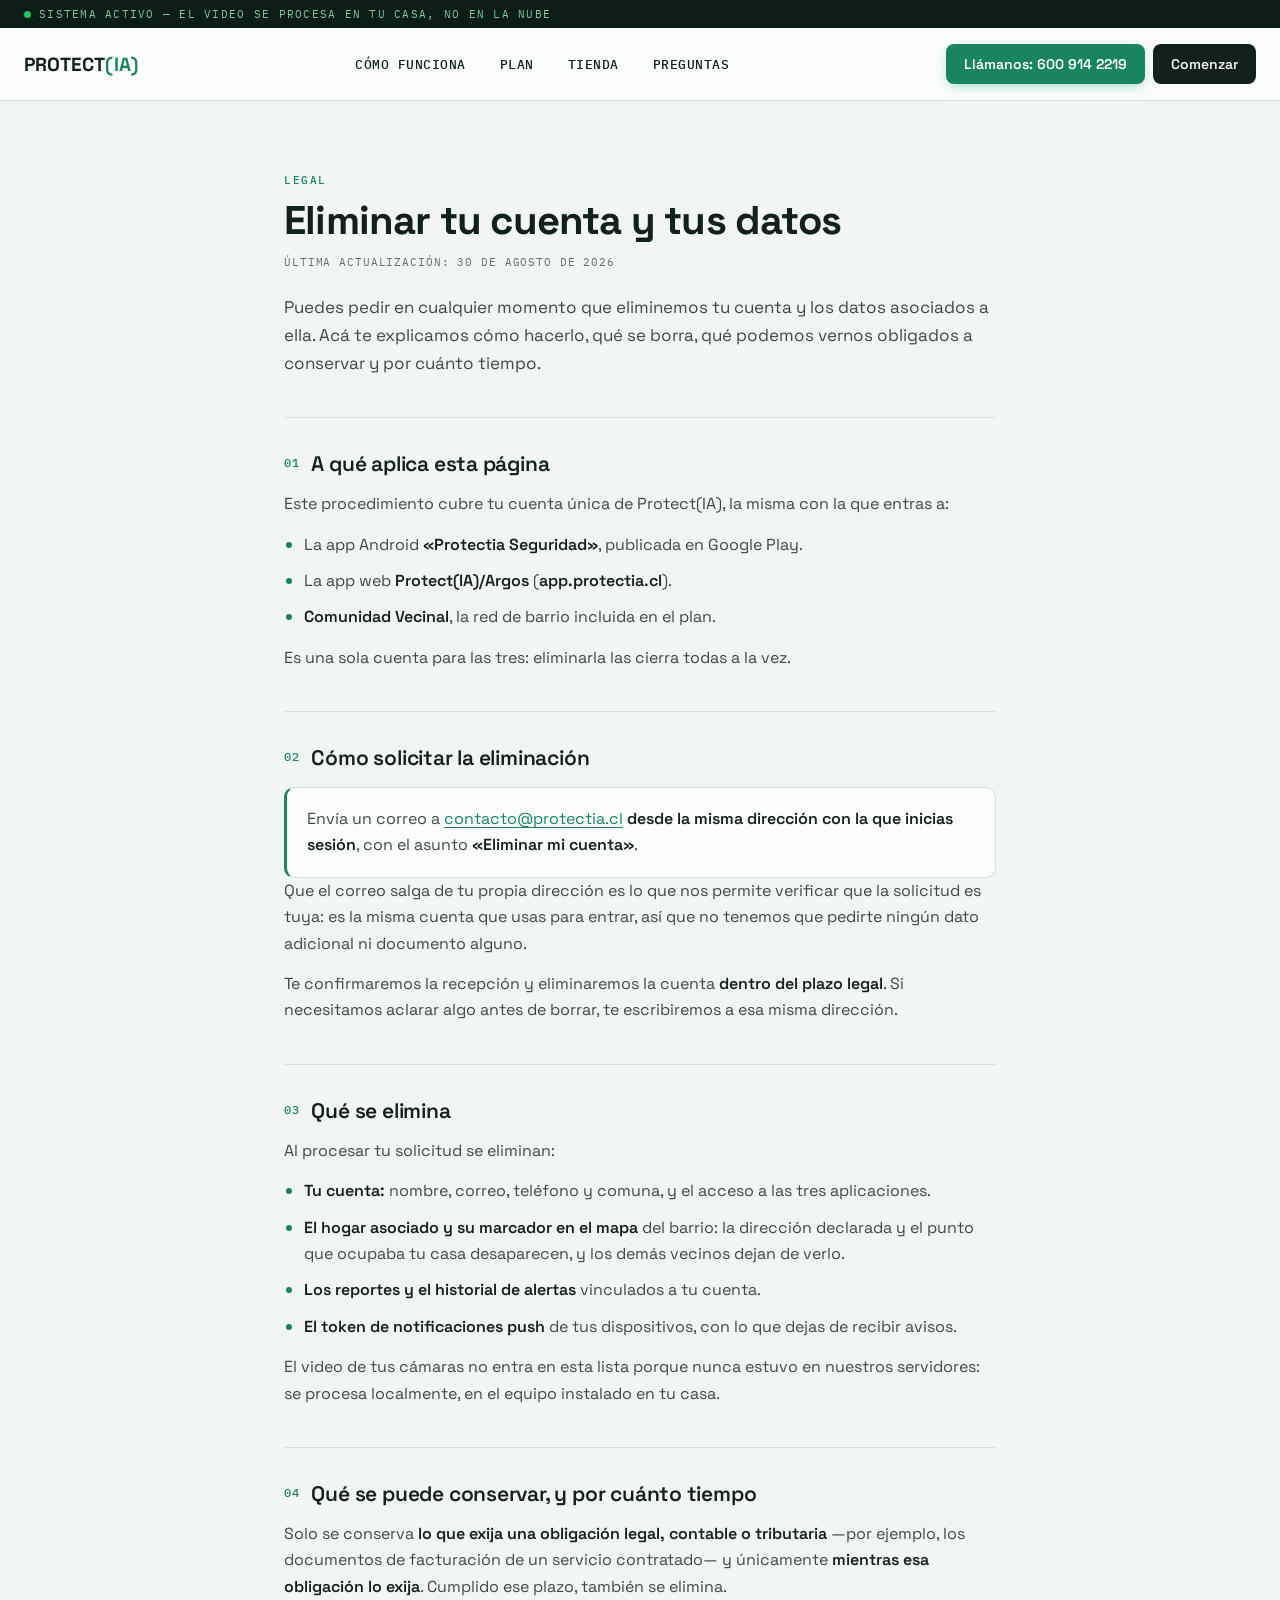
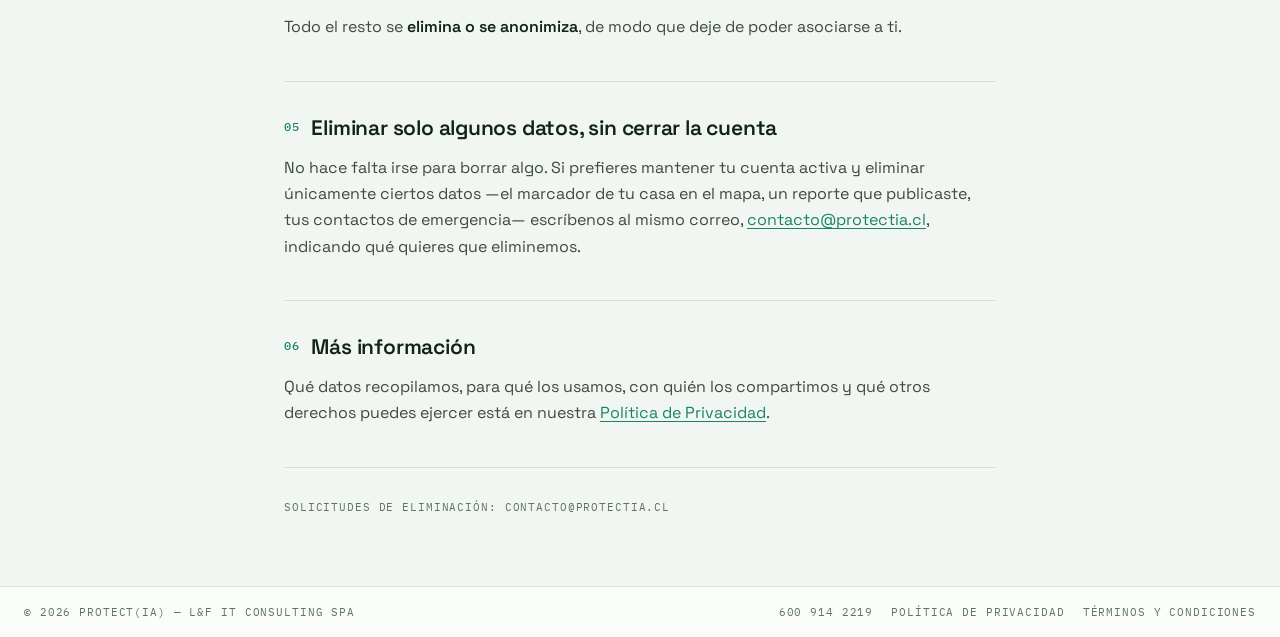
==== commit 3713f342: "sitio: página Tienda + ítem en el nav, y fix del tel 600 - Nueva página tienda.html ("Cámaras compat" ====
--- a/eliminar-cuenta.html
+++ b/eliminar-cuenta.html
@@ -47,11 +47,12 @@
     <nav class="site-nav" aria-label="Navegación principal">
       <a class="nav-link" href="/#como-funciona">CÓMO FUNCIONA</a>
       <a class="nav-link" href="/#plan">PLAN</a>
+      <a class="nav-link" href="/tienda.html">TIENDA</a>
       <a class="nav-link" href="/#faq">PREGUNTAS</a>
     </nav>
 
     <div class="cabecera-acciones">
-      <a class="btn-tel" href="tel:+566009142219"><span class="btn-tel-rotulo">Llámanos:
+      <a class="btn-tel" href="tel:6009142219"><span class="btn-tel-rotulo">Llámanos:
         </span>600 914 2219</a>
       <a class="btn-comenzar" href="/#contacto">Comenzar</a>
     </div>
@@ -199,7 +200,7 @@
     <div class="footer-inner">
       <span>© 2026 PROTECT(IA) — L&amp;F IT CONSULTING SPA</span>
       <span class="footer-enlaces">
-        <a href="tel:+566009142219">600 914 2219</a>
+        <a href="tel:6009142219">600 914 2219</a>
         <a href="/privacidad.html">POLÍTICA DE PRIVACIDAD</a>
         <!-- TODO: los términos siguen pendientes; hoy son un marcador sin destino. -->
         <a href="#" aria-disabled="true">TÉRMINOS Y CONDICIONES</a>
@@ -208,7 +209,7 @@
   </footer>
 
   <!-- Barra fija solo móvil -->
-  <a class="barra-movil" href="tel:+566009142219">
+  <a class="barra-movil" href="tel:6009142219">
     <span class="barra-movil-titulo">Llamar al 600 914 2219</span>
     <span class="barra-movil-nota">TE CONTESTA CATALINA, NUESTRA IA</span>
   </a>
--- a/css/styles.css
+++ b/css/styles.css
@@ -1998,3 +1998,26 @@
     font-size: 19px;
   }
 }
+
+/* Tienda --------------------------------------------------------------------
+   Página de espera del catálogo. Reutiliza la columna angosta de las legales
+   —es una página para leer, no una home para recorrer— y solo agrega lo que
+   ahí no existía: una bajada bajo el título y una caja para el botón.
+
+   La caja tiene que ser flex, y no es capricho: .btn-tel nació en la cabecera,
+   que ya es un contenedor flex, y por eso nunca declaró display. Suelto dentro
+   de un div normal el <a> queda inline y su padding vertical se desborda por
+   encima del párrafo de arriba en vez de ocupar alto propio. */
+
+.tienda-bajada {
+  margin-top: 4px;
+  font-size: 19px;
+  font-weight: 500;
+  line-height: 1.4;
+  color: var(--texto);
+}
+
+.tienda-acciones {
+  display: flex;
+  margin-top: 28px;
+}
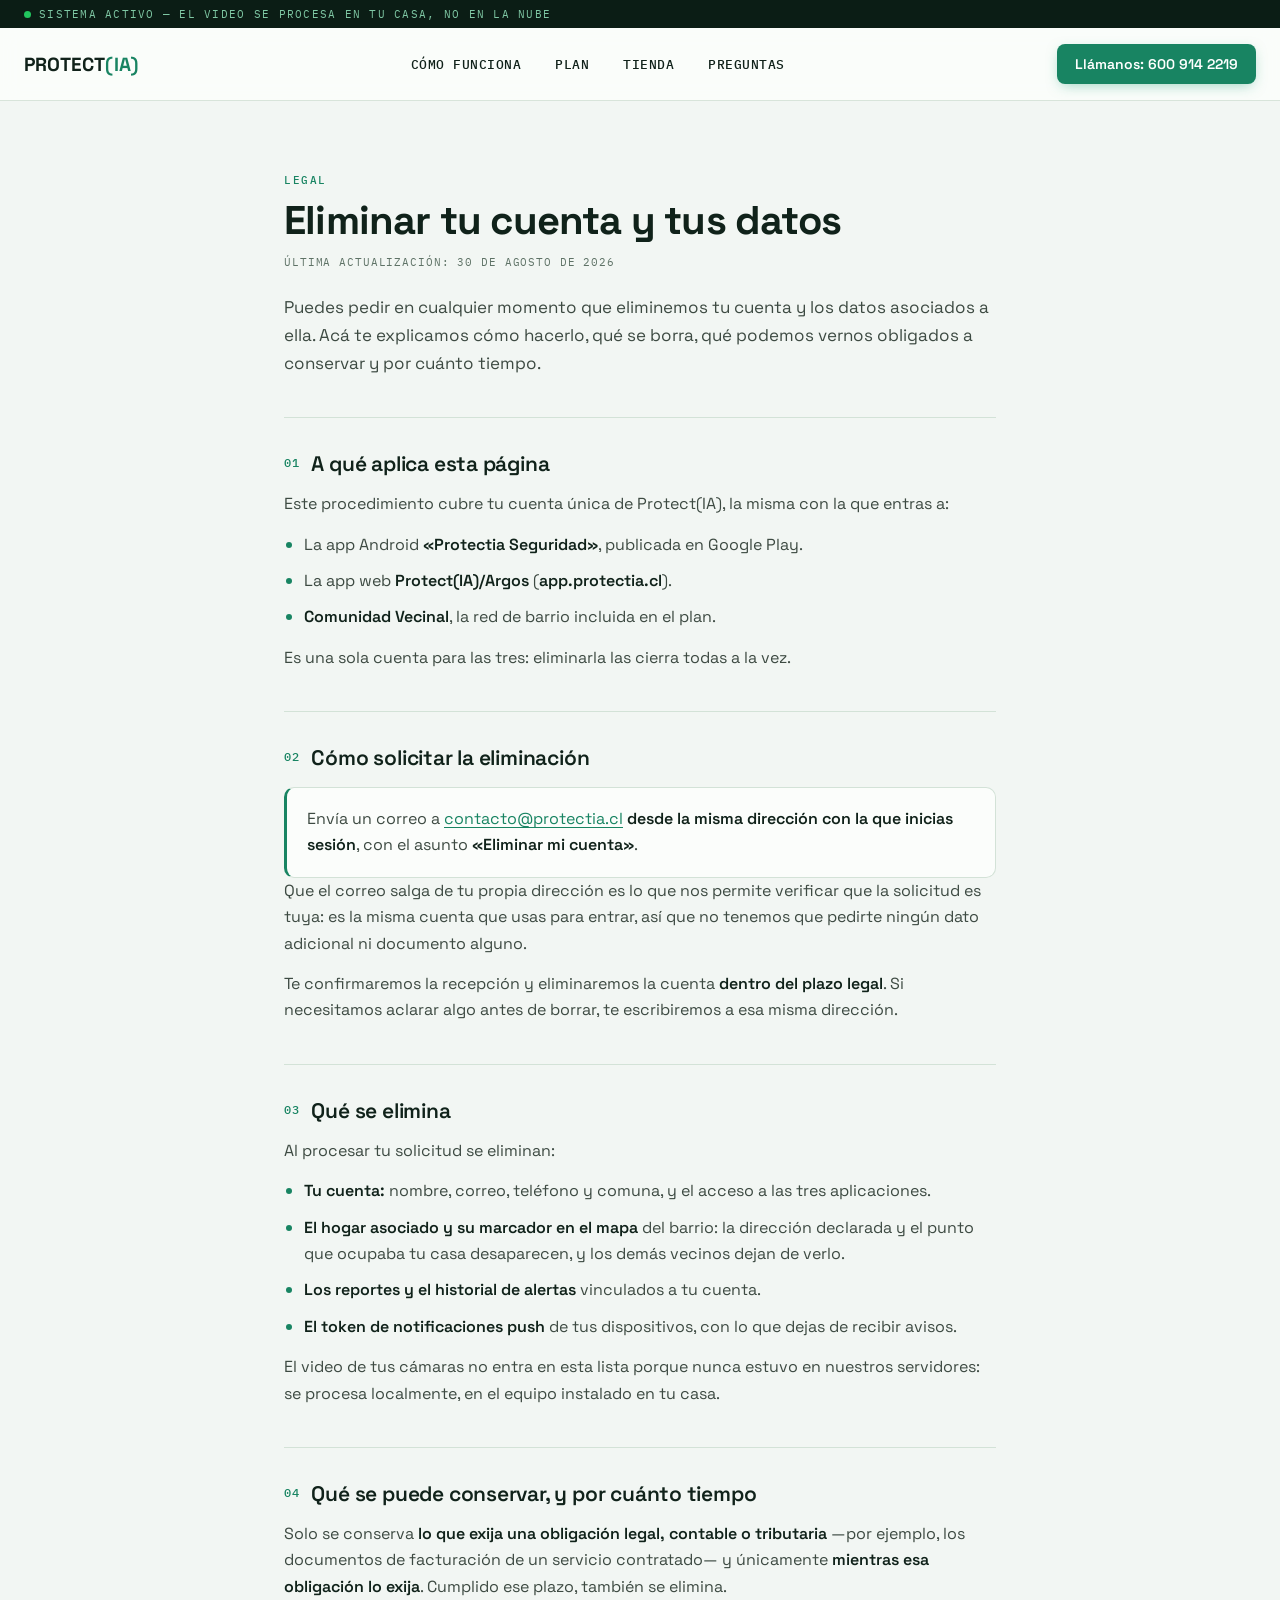
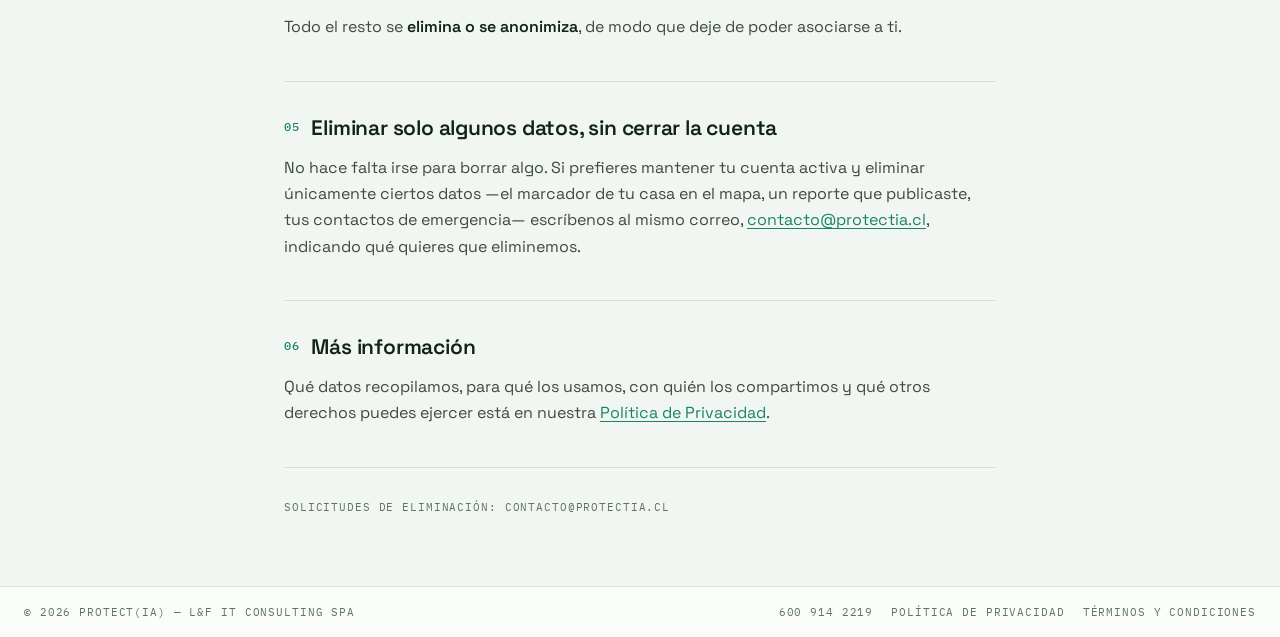
==== commit 1cb60e9c: "sitio: quita el botón "Comenzar" del header en todas las páginas Elimina el <a class="btn-comenzar">" ====
--- a/eliminar-cuenta.html
+++ b/eliminar-cuenta.html
@@ -54,7 +54,6 @@
     <div class="cabecera-acciones">
       <a class="btn-tel" href="tel:6009142219"><span class="btn-tel-rotulo">Llámanos:
         </span>600 914 2219</a>
-      <a class="btn-comenzar" href="/#contacto">Comenzar</a>
     </div>
   </header>
 
--- a/css/styles.css
+++ b/css/styles.css
@@ -267,21 +267,6 @@
   gap: 8px;
 }
 
-.btn-comenzar {
-  flex: none;
-  font-weight: 600;
-  font-size: 14px;
-  background: var(--tinta);
-  color: var(--fondo);
-  padding: 11px 18px;
-  border-radius: 8px;
-}
-
-.btn-comenzar:hover {
-  background: #1B3226;
-  color: var(--fondo);
-}
-
 /* Secciones — el esqueleto de la home ---------------------------------------
    Todo el largo de la página son secciones apiladas del mismo ancho útil. El
    ritmo lo dan .seccion (aire vertical) y .seccion-inner (ancho y laterales
@@ -1808,12 +1793,6 @@
     display: none;
   }
 
-  /* "Comenzar" sale de la cabecera: la barra fija de abajo y el botón de cada
-     sección ya cubren la conversión, y el teléfono tiene que respirar. */
-  .btn-comenzar {
-    display: none;
-  }
-
   /* en la franja queda solo la hora */
   .franja-fecha,
   .franja-lugar {
@@ -2021,3 +2000,228 @@
   display: flex;
   margin-top: 28px;
 }
+
+/* ============================================================================
+   Tienda — barra de categorías + secciones ancla
+   Franja bajo el header, misma paleta que la franja superior "SISTEMA ACTIVO".
+   El contenido de cada sección (los productos) se agrega después.
+   ========================================================================= */
+.barra-categorias {
+  background: var(--franja-fondo);
+  overflow-x: auto;                    /* móvil: scroll horizontal sin romper */
+  -webkit-overflow-scrolling: touch;
+  scrollbar-width: none;               /* Firefox: sin barra visible */
+}
+.barra-categorias::-webkit-scrollbar { display: none; }   /* WebKit */
+
+.barra-categorias-inner {
+  display: flex;
+  align-items: center;
+  gap: 10px;
+  width: max-content;                  /* se extiende al contenido y habilita el scroll */
+  min-width: 100%;                     /* pero llena el ancho cuando sobra espacio */
+  box-sizing: border-box;
+  padding: 9px max(24px, env(safe-area-inset-right, 0px))
+           9px max(24px, env(safe-area-inset-left, 0px));
+}
+
+.cat-link {
+  flex: 0 0 auto;
+  white-space: nowrap;
+  color: var(--franja-texto);
+  font: 500 11.5px var(--mono);
+  letter-spacing: 0.1em;
+  text-transform: uppercase;           /* mono uppercase, como el nav */
+  padding: 4px 6px;
+  border-radius: 5px;
+}
+.cat-link:hover { color: #fff; }
+
+.cat-sep {
+  flex: 0 0 auto;
+  color: rgba(127, 200, 164, 0.4);
+  font: 11.5px var(--mono);
+  user-select: none;
+}
+
+/* Banner hero de la tienda. Contenido al ancho del contenedor (--ancho-max),
+   foto con object-fit cover y overlay sutil abajo para leer el texto claro. */
+.hero-tienda-marco {
+  max-width: var(--ancho-max);
+  margin: 0 auto;
+  padding: 20px max(24px, env(safe-area-inset-right, 0px))
+           0 max(24px, env(safe-area-inset-left, 0px));
+}
+.hero-tienda {
+  position: relative;
+  height: 420px;
+  border-radius: 16px;
+  overflow: hidden;
+}
+.hero-tienda-img {
+  display: block;
+  width: 100%;
+  height: 100%;
+  object-fit: cover;
+  object-position: center;
+}
+.hero-tienda-overlay {
+  position: absolute;
+  left: 0;
+  right: 0;
+  bottom: 0;
+  padding: 28px 30px;
+  /* tinte de la franja (#0B1D15) para amarrar paleta; solo abajo, sutil */
+  background: linear-gradient(to top,
+              rgba(11, 29, 21, 0.82) 0%,
+              rgba(11, 29, 21, 0.30) 55%,
+              rgba(11, 29, 21, 0) 100%);
+}
+.hero-tienda-titulo {
+  margin: 0;
+  font: 700 40px var(--fuente);
+  letter-spacing: -0.02em;
+  line-height: 1.05;
+  color: #fff;
+}
+.hero-tienda-bajada {
+  margin: 8px 0 0;
+  font: 500 18px var(--fuente);
+  line-height: 1.35;
+  color: rgba(255, 255, 255, 0.9);
+  max-width: 42ch;
+}
+
+.tienda-seccion {
+  width: 100%;                         /* item de un flex column: sin esto encoge al
+                                          ancho del H2 y margin:auto lo centra */
+  max-width: var(--ancho-max);
+  margin: 0 auto;
+  min-height: 120px;                   /* compacto: slot para los productos que vienen */
+  padding: 22px max(24px, env(safe-area-inset-right, 0px))
+           22px max(24px, env(safe-area-inset-left, 0px));
+  scroll-margin-top: 76px;             /* header sticky: que el ancla no quede tapada */
+  border-top: 1px solid var(--linea);  /* zonas separadas y ordenadas, sin escalera */
+}
+.tienda-seccion:first-of-type { border-top: 0; }
+
+.tienda-seccion-titulo {
+  margin: 0;
+  font: 600 20px var(--fuente);        /* tamaño normal de sección, no display gigante */
+  letter-spacing: -0.01em;
+  color: var(--tinta);
+  text-align: left;                    /* como el resto del sitio */
+}
+
+/* Sección sin productos: oculta pero PRESENTE en el DOM —la ancla de la barra y
+   el contenedor futuro siguen ahí—. Al cargar productos se le quita esta clase y
+   la sección aparece con su H2. */
+.tienda-seccion--vacia { display: none; }
+
+@media (max-width: 760px) {
+  .hero-tienda-marco { padding-top: 14px; }
+  .hero-tienda { height: 260px; border-radius: 12px; }
+  .hero-tienda-overlay { padding: 18px 18px; }
+  .hero-tienda-titulo { font-size: 26px; }
+  .hero-tienda-bajada { font-size: 14.5px; }
+
+  .tienda-seccion { min-height: 96px; padding-top: 18px; padding-bottom: 18px; }
+  .tienda-seccion-titulo { font-size: 18px; }
+}
+
+/* Tarjetas de producto de la Tienda. Fondo oscuro (concepto del sitio) con la
+   foto sobre un panel blanco (las fotos vienen con fondo blanco). Grid 3/2/1. */
+.productos-grid {
+  display: grid;
+  grid-template-columns: repeat(3, 1fr);
+  gap: 16px;
+  margin-top: 10px;
+}
+.producto {
+  display: flex;
+  flex-direction: column;
+  background: var(--franja-fondo);
+  border: 1px solid rgba(127, 200, 164, 0.16);
+  border-radius: 14px;
+  overflow: hidden;
+}
+.producto-foto {
+  background: #fff;                       /* la foto trae fondo blanco: se integra */
+  height: 210px;                          /* alto fijo: sin esto la foto crecía a media pantalla */
+  display: flex;
+  align-items: center;
+  justify-content: center;
+  padding: 16px;
+}
+.producto-foto img {
+  max-width: 100%;
+  max-height: 100%;
+  object-fit: contain;
+  display: block;
+}
+.producto-cuerpo {
+  display: flex;
+  flex-direction: column;
+  gap: 9px;
+  padding: 16px 18px 18px;
+  flex: 1;                                /* cuerpos parejos: los botones se alinean abajo */
+}
+.producto-badge {
+  align-self: flex-start;
+  display: inline-flex;
+  align-items: center;
+  gap: 5px;
+  font: 600 10.5px var(--mono);
+  letter-spacing: 0.03em;
+  color: var(--verde-vivo);
+  background: rgba(34, 197, 94, 0.12);
+  border: 1px solid rgba(34, 197, 94, 0.30);
+  padding: 4px 9px;
+  border-radius: 999px;
+}
+.producto-nombre {
+  margin: 2px 0 0;
+  font: 700 16px var(--fuente);
+  line-height: 1.2;
+  color: #F2F6F3;
+}
+.producto-modelo {
+  margin: 0;
+  font: 400 11px var(--mono);
+  letter-spacing: 0.02em;
+  color: var(--franja-texto);
+}
+.producto-specs {
+  list-style: none;
+  margin: 3px 0 0;
+  padding: 0;
+  display: flex;
+  flex-wrap: wrap;
+  gap: 6px;
+}
+.producto-specs li {
+  font: 500 10.5px var(--mono);
+  color: #C7D2CC;
+  background: rgba(255, 255, 255, 0.06);
+  border: 1px solid rgba(255, 255, 255, 0.10);
+  padding: 4px 8px;
+  border-radius: 6px;
+}
+.producto-cotizar {
+  margin-top: auto;                       /* pega el botón al fondo de la tarjeta */
+  display: inline-flex;
+  align-items: center;
+  justify-content: center;
+  gap: 7px;
+  font: 600 13px var(--fuente);
+  color: #06231A;
+  background: var(--verde-vivo);
+  border-radius: 9px;
+  padding: 11px 14px;
+  transition: background 0.15s ease;
+}
+.producto-cotizar:hover { background: #16b34a; }
+
+@media (max-width: 900px) { .productos-grid { grid-template-columns: repeat(2, 1fr); } }
+@media (max-width: 760px) { .producto-foto { height: 170px; padding: 14px; } }
+@media (max-width: 520px) { .productos-grid { grid-template-columns: 1fr; } }
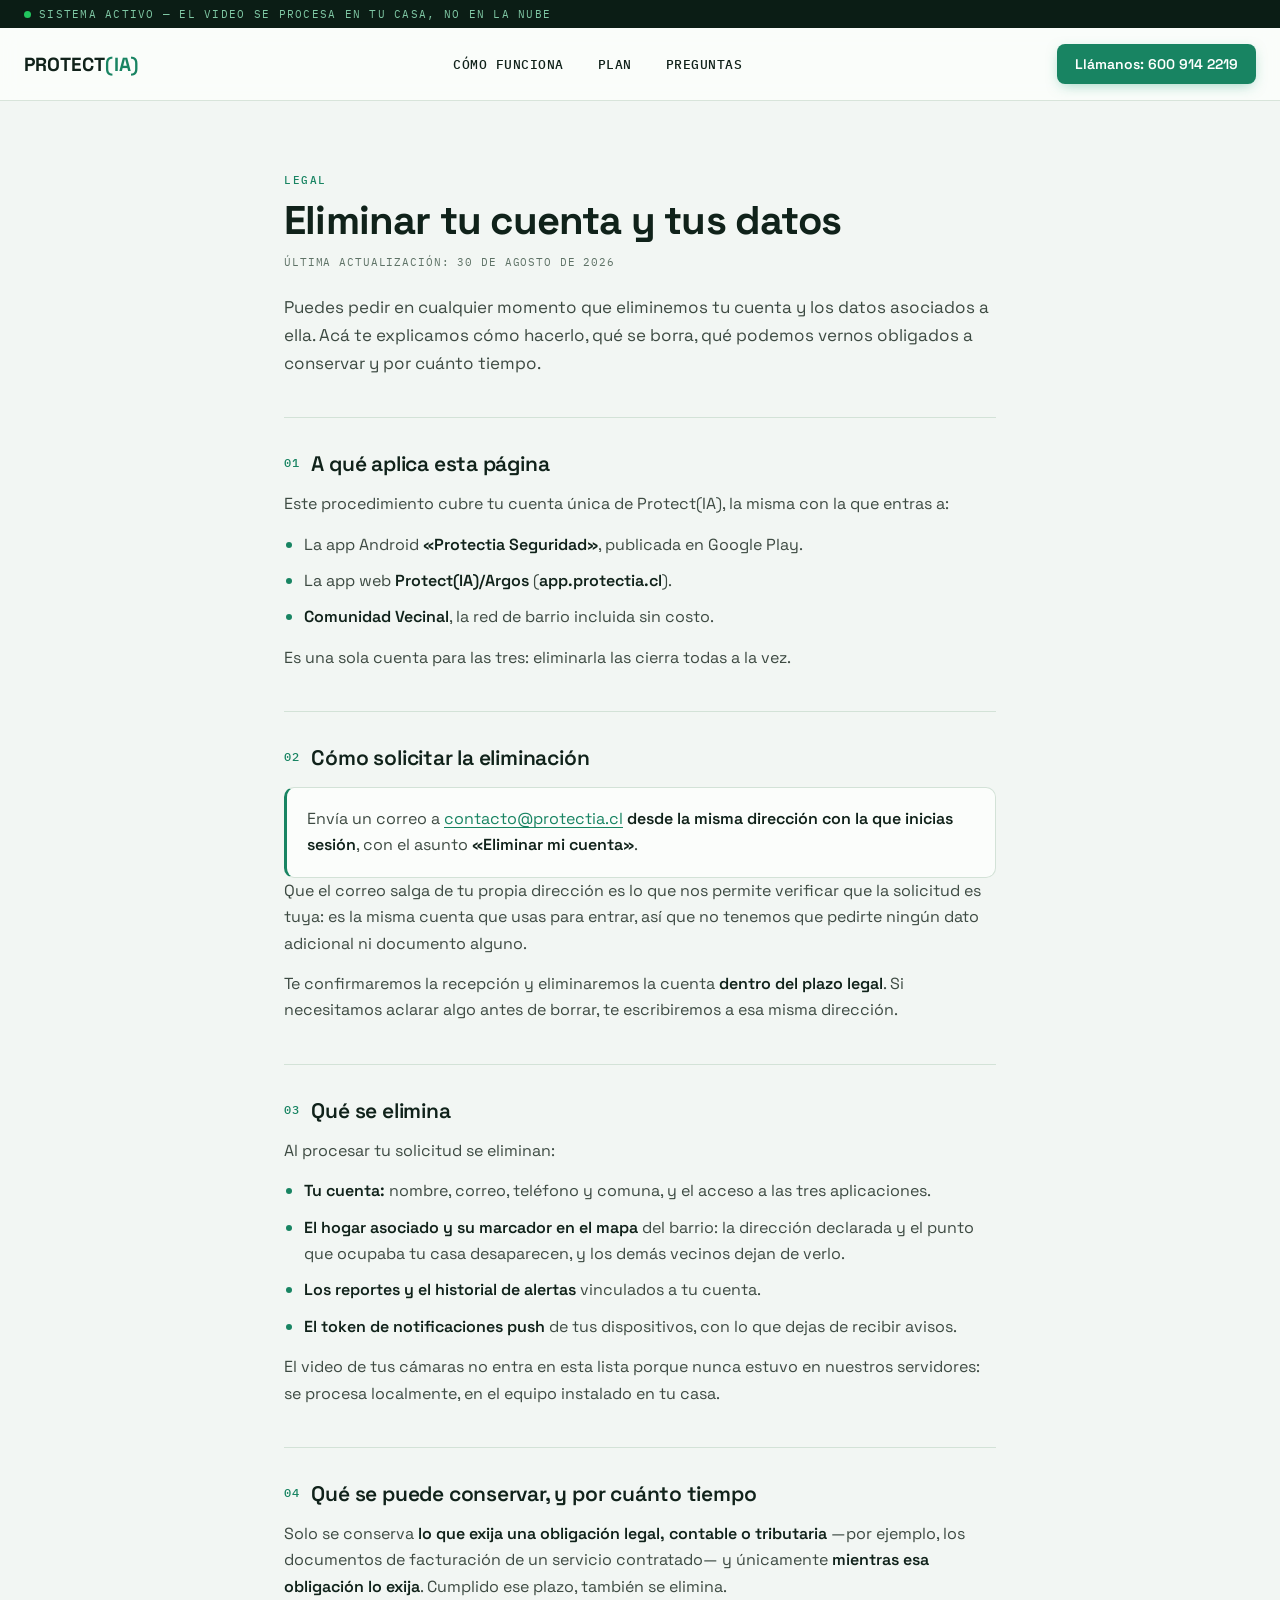
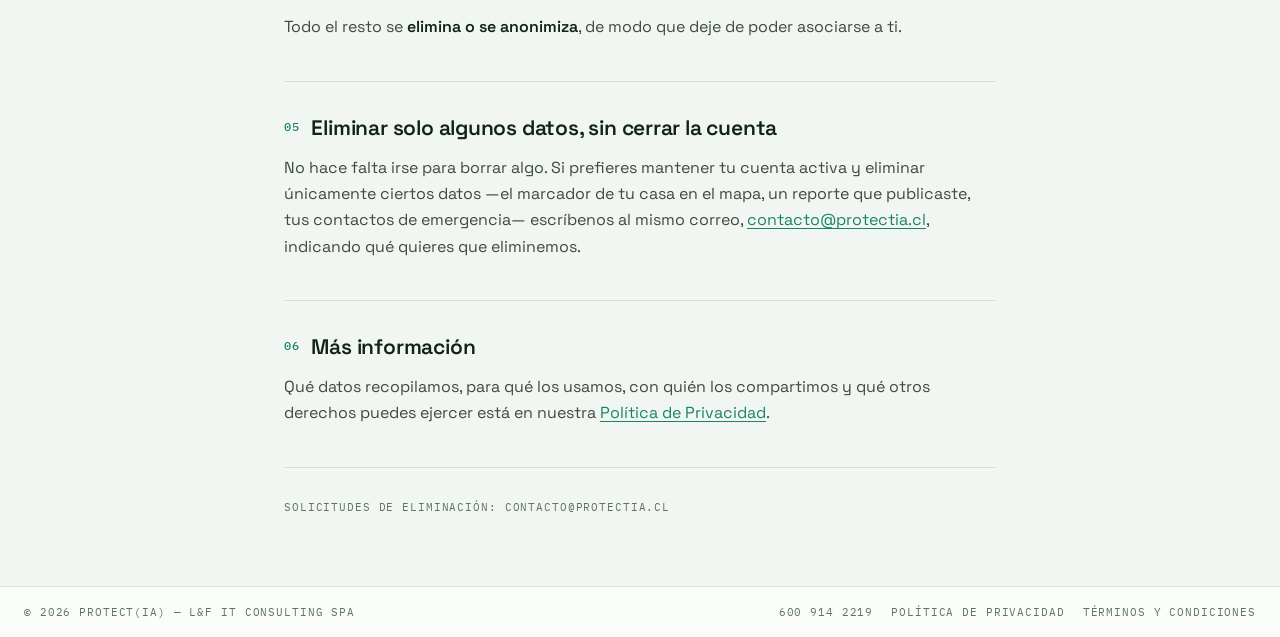
==== commit 943e5b47: "Sitio: modelo de pago único ($550.000) y la tienda sale del sitio público Modelo nuevo: pago único d" ====
--- a/eliminar-cuenta.html
+++ b/eliminar-cuenta.html
@@ -47,7 +47,6 @@
     <nav class="site-nav" aria-label="Navegación principal">
       <a class="nav-link" href="/#como-funciona">CÓMO FUNCIONA</a>
       <a class="nav-link" href="/#plan">PLAN</a>
-      <a class="nav-link" href="/tienda.html">TIENDA</a>
       <a class="nav-link" href="/#faq">PREGUNTAS</a>
     </nav>
 
@@ -85,8 +84,8 @@
               (<strong>app.protectia.cl</strong>).
             </li>
             <li>
-              <strong>Comunidad Vecinal</strong>, la red de barrio incluida en el
-              plan.
+              <strong>Comunidad Vecinal</strong>, la red de barrio incluida sin
+              costo.
             </li>
           </ul>
           <p>
--- a/css/styles.css
+++ b/css/styles.css
@@ -2179,6 +2179,27 @@
   padding: 4px 9px;
   border-radius: 999px;
 }
+/* Variante para accesos inteligentes (candados/cerraduras): funcionan con su
+   propia app, no con Protect(IA). Ámbar para distinguirla del verde "compatible". */
+.producto-badge--acceso {
+  color: #f5b301;
+  background: rgba(245, 179, 1, 0.12);
+  border-color: rgba(245, 179, 1, 0.32);
+}
+/* Variante para sensores: teal, distinto del verde (compatible) y del ámbar
+   (acceso). No implica integración con Protect(IA). */
+.producto-badge--sensor {
+  color: #2dd4bf;
+  background: rgba(20, 184, 166, 0.12);
+  border-color: rgba(20, 184, 166, 0.34);
+}
+/* Variante para disuasión sonora (sirenas/bocinas/timbres): coral, propia,
+   distinta de teal/ámbar/verde. */
+.producto-badge--sonido {
+  color: #fb7185;
+  background: rgba(251, 113, 133, 0.12);
+  border-color: rgba(251, 113, 133, 0.34);
+}
 .producto-nombre {
   margin: 2px 0 0;
   font: 700 16px var(--fuente);
@@ -2222,6 +2243,1214 @@
 }
 .producto-cotizar:hover { background: #16b34a; }
 
+/* Bloque de oferta (lo inyecta el JS de precios sólo si hay precio vigente). El
+   wrapper toma el margin-top:auto para pegar precio+despacho+botón al fondo de la
+   tarjeta; el botón contiguo deja de necesitar su propio auto. */
+.producto-oferta {
+  margin-top: auto;
+  display: flex;
+  flex-direction: column;
+  gap: 2px;
+}
+.producto-precio {
+  font: 700 22px var(--fuente);
+  color: var(--verde-vivo);              /* verde esmeralda sobre la tarjeta oscura */
+  letter-spacing: 0.01em;
+}
+.producto-despacho {
+  font: 500 11px var(--mono);
+  color: #9FB4AA;
+}
+.producto-oferta + .producto-cotizar { margin-top: 8px; }
+
 @media (max-width: 900px) { .productos-grid { grid-template-columns: repeat(2, 1fr); } }
 @media (max-width: 760px) { .producto-foto { height: 170px; padding: 14px; } }
 @media (max-width: 520px) { .productos-grid { grid-template-columns: 1fr; } }
+
+/* ============================================================================
+   WEB18 — Portada ProtectIA HOME
+   ============================================================================
+   Composición y medidas de MKT (diseno/styles.css v1.1) aplicadas SOLO a la
+   home. Todo cuelga de `.web18`, la clase del <body> de index.html: tienda,
+   privacidad y eliminar-cuenta no llevan esa clase y siguen leyendo el bloque
+   de arriba tal cual, sin una sola regla nueva encima.
+
+   Ese prefijo hace además el trabajo de conciliación: las reglas compartidas
+   que sí alcanzarían al marcado nuevo —`.site-header`, `a:hover`,
+   `a:focus-visible`, `.wizard*`, `.campo`, `.opcion*`, `.faq`— quedan
+   sobreescritas acá por especificidad (0,2,0 contra 0,1,0) y por orden, porque
+   este bloque va último. Donde el valor heredado servía se dejó a propósito:
+   `.wizard-activo .wizard-paso`, `.wizard-paso-visible`, `.trampa` y el
+   `display` de `.wizard-atras` son los del formulario original y siguen siendo
+   los que gobiernan los tres pasos.
+
+   Quiebres de MKT: 1600 / 1100 / 760 / 374.
+
+   Nota de la regla de radios de la maqueta: allá era
+   `.contact-preview input{position:absolute;opacity:0}`, que acá habría
+   escondido nombre, comuna, teléfono y email. No se portó: el ocultamiento lo
+   sigue haciendo `.opcion input`, que por estructura solo alcanza a los radios.
+   ========================================================================= */
+
+.web18 {
+  --ink: #05121b;
+  --bg: #06121c;
+  --panel: #0b1d29;
+  --edge: #28414b;
+  --aqua: #27d2c5;
+  --white: #f5f5ef;
+  --muted: #b7c8cb;
+  --dark-muted: #3b555e;
+  --paper: #eaf0ed;
+  /* Verde oscuro de las superficies claras (rutas y consulta): el turquesa de
+     marca no llega a AA sobre papel, así que ahí manda este. */
+  --deep: #1b4e42;
+  --w18-font: -apple-system, BlinkMacSystemFont, "Segoe UI", Arial, sans-serif;
+
+  background: var(--bg);
+  color: var(--white);
+  font-family: var(--w18-font);
+  font-size: 16px;
+  line-height: 1.55;
+}
+
+/* Base ---------------------------------------------------------------------- */
+
+.web18 a { color: inherit; text-decoration: none; }
+/* El hover verde global es del sistema visual anterior. */
+.web18 a:hover { color: inherit; }
+.web18 button, .web18 input { font: inherit; }
+.web18 button, .web18 a { -webkit-tap-highlight-color: transparent; }
+.web18 button { cursor: pointer; }
+
+.web18 a:focus-visible,
+.web18 button:focus-visible,
+.web18 summary:focus-visible {
+  outline: 3px solid var(--aqua);
+  outline-offset: 6px;
+  border-radius: 0;
+}
+
+.web18 img { max-width: 100%; display: block; }
+.web18 p, .web18 h1, .web18 h2, .web18 h3, .web18 h4, .web18 figure { margin: 0; }
+.web18 p + p { margin-top: 16px; }
+.web18 ::selection { background: rgba(39, 210, 197, 0.3); }
+
+/* El <main> en columna flex es del reorden visual de la home anterior, que ya
+   no existe: acá el orden del DOM es el orden de lectura. */
+.web18 main { display: block; }
+
+.web18 .wrap {
+  width: min(1240px, calc(100% - 112px));
+  margin-inline: auto;
+}
+
+/* La cabecera dejó de ser pegajosa, así que el ancla solo necesita un respiro. */
+.web18 #top,
+.web18 #contenido,
+.web18 #pilares,
+.web18 #como-funciona,
+.web18 #momento,
+.web18 #puertas,
+.web18 #plan,
+.web18 #contacto,
+.web18 #faq { scroll-margin-top: 28px; }
+
+.web18 .skip {
+  position: absolute;
+  top: -60px;
+  left: 20px;
+  z-index: 10;
+  padding: 10px 18px;
+  background: var(--aqua);
+  color: var(--ink);
+}
+
+.web18 .skip:focus { top: 42px; }
+
+/* Cabecera ------------------------------------------------------------------
+   Se neutraliza el sticky claro compartido: acá la cabecera va en el flujo,
+   sobre el fondo oscuro y sin barra propia. */
+
+.web18 .site-header {
+  position: static;
+  z-index: auto;
+  height: 112px;
+  width: min(1368px, calc(100% - 96px));
+  margin: auto;
+  display: flex;
+  align-items: center;
+  justify-content: space-between;
+  gap: 36px;
+  padding: 0;
+  border-bottom: 0;
+  background: transparent;
+  backdrop-filter: none;
+  -webkit-backdrop-filter: none;
+}
+
+.web18 .wordmark {
+  font-family: Georgia, "Times New Roman", serif;
+  display: inline-flex;
+  flex-direction: column;
+  line-height: 0.95;
+  letter-spacing: -0.05em;
+}
+
+.web18 .ia { color: var(--aqua); }
+
+.web18 .home {
+  font-family: var(--w18-font);
+  font-weight: 500;
+  letter-spacing: 0.56em;
+  padding-left: 0.56em;
+  text-align: center;
+  color: var(--aqua);
+}
+
+.web18 .wordmark-small { font-size: 43px; }
+.web18 .wordmark-small .home { font-size: 11px; margin-top: 9px; }
+
+.web18 .site-header nav {
+  display: flex;
+  align-items: center;
+  gap: 30px;
+  font-size: 13px;
+  color: #dce7e6;
+}
+
+.web18 .site-header nav a { padding-block: 12px; white-space: nowrap; }
+.web18 .no-break { white-space: nowrap; }
+
+.web18 .site-header nav a:hover,
+.web18 .text-link:hover { color: var(--aqua); }
+
+.web18 .header-contact {
+  font-size: 11px;
+  padding-left: 26px;
+  border-left: 1px solid var(--edge);
+  line-height: 1.7;
+}
+
+.web18 .header-contact strong {
+  font-weight: 600;
+  display: block;
+  font-size: 17px;
+  letter-spacing: 0.025em;
+}
+
+.web18 .header-contact strong span { color: var(--aqua); margin-left: 10px; }
+
+/* El botón solo aparece bajo 760px y solo cuando js/main.js pudo tomar el
+   control del menú (.menu-js). Sin JS no hay botón: hay nav. */
+.web18 .menu-toggle {
+  display: none;
+  flex-direction: column;
+  justify-content: center;
+  gap: 7px;
+  width: 44px;
+  height: 44px;
+  padding: 9px;
+  background: none;
+  border: 1px solid #33505a;
+  border-radius: 3px;
+  color: #fff;
+}
+
+.web18 .menu-toggle span { height: 1px; width: 24px; background: #b9d4d4; }
+
+/* Portada ------------------------------------------------------------------- */
+
+.web18 .hero {
+  position: relative;
+  isolation: isolate;
+  min-height: 672px;
+  display: flex;
+  align-items: center;
+  background: #040c14;
+}
+
+.web18 .hero-scene { position: absolute; inset: 0; z-index: -2; overflow: hidden; }
+
+.web18 .hero-scene img {
+  height: 100%;
+  width: 100%;
+  object-fit: cover;
+  object-position: 70% 58%;
+}
+
+/* El degradado deja el texto sobre zona oscura y la ilustración a la derecha. */
+.web18 .hero::after {
+  content: "";
+  position: absolute;
+  inset: 0;
+  z-index: -1;
+  background:
+    linear-gradient(90deg, #040c14 0%, rgba(4, 12, 20, 0.97) 23%,
+                    rgba(4, 12, 20, 0.76) 42%, rgba(4, 12, 20, 0) 64%),
+    linear-gradient(0deg, rgba(4, 12, 20, 0.42), transparent 40%);
+}
+
+.web18 .hero-content { padding-block: 58px 70px; }
+
+.web18 .eyebrow {
+  color: var(--aqua);
+  font-weight: 600;
+  letter-spacing: 0.2em;
+  font-size: 10px;
+  line-height: 1.7;
+  margin-bottom: 24px;
+}
+
+.web18 .hero-brand { font-size: 101px; margin: 4px 0 34px; }
+.web18 .hero-brand .home { font-size: 23px; margin-top: 16px; }
+
+.web18 .hero h1 {
+  max-width: 640px;
+  font-weight: 450;
+  font-size: 40px;
+  line-height: 1.18;
+  letter-spacing: -0.035em;
+  margin-bottom: 20px;
+}
+
+.web18 .hero-intro {
+  font-size: 16px;
+  max-width: 470px;
+  color: #d2dedd;
+  line-height: 1.65;
+}
+
+.web18 .hero-actions {
+  display: flex;
+  align-items: center;
+  flex-wrap: wrap;
+  gap: 25px;
+  margin-top: 30px;
+}
+
+.web18 .hero-condition {
+  font-size: 11px;
+  color: #b9c8cb;
+  margin-top: 18px !important;
+  max-width: 440px;
+}
+
+.web18 .image-caption {
+  font-size: 9px;
+  color: #a9b5b7;
+  position: absolute;
+  bottom: 22px;
+  right: 32px;
+  letter-spacing: 0.06em;
+}
+
+/* Botones y enlaces --------------------------------------------------------- */
+
+.web18 .button {
+  display: inline-flex;
+  align-items: center;
+  justify-content: space-between;
+  gap: 28px;
+  min-height: 50px;
+  padding: 15px 22px;
+  border: 1px solid transparent;
+  font-size: 13px;
+  font-weight: 650;
+  letter-spacing: 0.005em;
+  border-radius: 4px;
+}
+
+.web18 .button span { font-size: 19px; font-weight: 400; line-height: 1; }
+
+.web18 .primary { background: var(--aqua); color: var(--ink); }
+.web18 .primary:hover { background: #6be3d8; color: var(--ink); }
+
+.web18 .outline {
+  background: transparent;
+  border-color: #55707a;
+  color: var(--white);
+}
+
+.web18 .outline:hover { border-color: var(--aqua); }
+
+.web18 .text-link {
+  display: inline-flex;
+  align-items: center;
+  gap: 16px;
+  font-size: 13px;
+  font-weight: 600;
+  min-height: 44px;
+}
+
+.web18 .text-link span { color: var(--aqua); font-size: 19px; }
+
+.web18 .hero-call { gap: 44px; min-width: 234px; }
+.web18 .hero-call .call-label { font-size: 12px; font-weight: 600; line-height: 1.2; flex: 1; }
+
+.web18 .hero-call small {
+  display: block;
+  font-size: 16px;
+  font-weight: 600;
+  letter-spacing: 0.035em;
+  margin-top: 5px;
+}
+
+/* Franja de capacidades (#pilares) ------------------------------------------ */
+
+.web18 .capability-strip {
+  display: grid;
+  grid-template-columns: repeat(3, 1fr);
+  padding-block: 32px;
+  border-bottom: 1px solid var(--edge);
+  gap: 28px;
+}
+
+.web18 .capability-strip > div { display: flex; align-items: flex-start; gap: 18px; }
+.web18 .tiny-index { font-size: 10px; color: var(--aqua); padding-top: 5px; }
+.web18 .capability-strip p { font-size: 15px; font-weight: 600; }
+
+.web18 .capability-strip p span {
+  display: block;
+  font-size: 11px;
+  font-weight: 400;
+  color: var(--muted);
+  margin-top: 3px;
+}
+
+/* Ritmo de secciones -------------------------------------------------------- */
+
+.web18 .section { padding-block: 108px; }
+.web18 .section-heading { margin-bottom: 48px; }
+.web18 .section-heading .eyebrow { margin-bottom: 18px; }
+
+.web18 h2 {
+  font-size: 46px;
+  font-weight: 500;
+  letter-spacing: -0.045em;
+  line-height: 1.14;
+}
+
+.web18 h2 span { color: #99b2b7; }
+
+/* El valor de integrar (#como-funciona) y esquema conceptual (#momento) ------ */
+
+.web18 .ecosystem-grid {
+  display: grid;
+  grid-template-columns: 1fr 1fr;
+  gap: 100px;
+  align-items: center;
+}
+
+.web18 .ecosystem-copy h3 {
+  font-weight: 500;
+  font-size: 24px;
+  line-height: 1.35;
+  letter-spacing: -0.025em;
+  max-width: 400px;
+  margin-bottom: 22px;
+}
+
+.web18 .ecosystem-copy p {
+  color: var(--muted);
+  font-size: 14px;
+  line-height: 1.8;
+  max-width: 475px;
+}
+
+.web18 .ecosystem-copy .condition {
+  font-size: 12px;
+  padding-left: 16px;
+  border-left: 2px solid #315961;
+  margin-top: 24px;
+}
+
+.web18 .ecosystem-copy .text-link { margin-top: 24px; }
+
+.web18 .ecosystem-diagram {
+  border: 1px solid var(--edge);
+  background: linear-gradient(130deg, #102936, #071720);
+  padding: 32px 34px;
+  border-radius: 8px;
+}
+
+.web18 .ecosystem-diagram figcaption {
+  font-size: 9px;
+  letter-spacing: 0.17em;
+  color: #afc5c7;
+  margin-bottom: 26px;
+}
+
+.web18 .flow-node {
+  padding: 19px 20px;
+  display: flex;
+  gap: 20px;
+  align-items: center;
+  background: #0b202b;
+  border: 1px solid #35505a;
+  border-radius: 5px;
+}
+
+.web18 .node-number {
+  font-size: 11px;
+  letter-spacing: 0.03em;
+  color: var(--aqua);
+  width: 25px;
+  flex-shrink: 0;
+}
+
+.web18 .flow-node h4 { font-size: 15px; font-weight: 600; }
+.web18 .flow-node p { font-size: 11px; color: #b0c4c7; margin-top: 4px; }
+
+.web18 .featured { background: #13363e; border-color: #38a698; }
+.web18 .featured h4 { color: #73e0d7; }
+
+.web18 .flow-line {
+  height: 24px;
+  width: 1px;
+  background: #438580;
+  margin-left: 32px;
+  position: relative;
+}
+
+.web18 .flow-line::after {
+  content: "";
+  position: absolute;
+  bottom: 0;
+  left: -2px;
+  width: 5px;
+  height: 5px;
+  background: var(--aqua);
+  border-radius: 50%;
+}
+
+.web18 .diagram-note {
+  font-size: 10px;
+  color: #b2c4c7;
+  line-height: 1.6;
+  margin-top: 24px;
+}
+
+/* Dos puntos de partida (#puertas) ------------------------------------------ */
+
+.web18 .path-section {
+  background: var(--paper);
+  color: var(--ink);
+  padding-block: 94px;
+}
+
+.web18 .path-section .eyebrow { color: #17665f; }
+
+.web18 .path-options { display: grid; grid-template-columns: 1fr 1fr; gap: 72px; }
+.web18 .path-options article { border-top: 1px solid #a4bbb6; padding-top: 24px; }
+
+.web18 .path-tag {
+  font-size: 9px;
+  letter-spacing: 0.18em;
+  color: #386860;
+  font-weight: 700;
+}
+
+.web18 .path-options h3 {
+  font-size: 32px;
+  font-weight: 500;
+  letter-spacing: -0.035em;
+  line-height: 1.18;
+  margin-block: 20px;
+}
+
+.web18 .path-options p {
+  font-size: 14px;
+  line-height: 1.8;
+  color: var(--dark-muted);
+  max-width: 460px;
+}
+
+.web18 .path-options .text-link { margin-top: 19px; color: #154d48; }
+.web18 .path-options .text-link span { color: #126b61; }
+.web18 .path-options .text-link:hover { color: #0d3a36; }
+
+.web18 .steps {
+  padding: 32px 0 0;
+  margin: 42px 0 0;
+  display: grid;
+  grid-template-columns: repeat(3, 1fr);
+  list-style: none;
+  border-top: 1px solid #c6d5d0;
+  gap: 35px;
+}
+
+.web18 .steps li { display: flex; gap: 16px; }
+.web18 .steps li > span { font-size: 11px; padding-top: 3px; color: #147365; }
+.web18 .steps h4 { font-weight: 600; font-size: 14px; }
+.web18 .steps p { font-size: 11px; color: var(--dark-muted); margin-top: 5px; }
+
+/* HOME y Vecinal (#plan) ---------------------------------------------------- */
+
+.web18 .split-heading {
+  display: flex;
+  justify-content: space-between;
+  gap: 60px;
+  align-items: flex-end;
+}
+
+.web18 .split-heading > p {
+  max-width: 370px;
+  color: var(--muted);
+  font-size: 14px;
+  line-height: 1.8;
+}
+
+.web18 .plans-grid { display: grid; grid-template-columns: 1.2fr 1fr; gap: 24px; }
+
+.web18 .plans-grid article {
+  padding: 44px;
+  border: 1px solid var(--edge);
+  border-radius: 7px;
+}
+
+.web18 .home-plan { background: linear-gradient(120deg, #153a43, #0c242f); }
+.web18 .neighborhood-plan { background: #0b1924; }
+
+.web18 .plan-label {
+  font-size: 9px;
+  letter-spacing: 0.18em;
+  font-weight: 600;
+  color: var(--aqua);
+}
+
+.web18 .plans-grid h3 {
+  font-size: 36px;
+  letter-spacing: -0.03em;
+  font-weight: 500;
+  line-height: 1.1;
+  margin-block: 26px;
+}
+
+.web18 .home-plan h3 {
+  font-family: Georgia, "Times New Roman", serif;
+  font-size: 46px;
+}
+
+.web18 .home-plan h3 span {
+  font-family: var(--w18-font);
+  font-size: 20px;
+  color: var(--aqua);
+  letter-spacing: 0.18em;
+  display: block;
+  margin-top: 10px;
+}
+
+.web18 .plans-grid p {
+  font-size: 14px;
+  color: var(--muted);
+  line-height: 1.8;
+  max-width: 425px;
+}
+
+.web18 .plans-grid .button { margin-top: 30px; }
+
+/* Procesamiento y privacidad ------------------------------------------------ */
+
+.web18 .privacy-section {
+  display: grid;
+  grid-template-columns: 1fr 1fr;
+  gap: 100px;
+  border-top: 1px solid var(--edge);
+  padding-block: 58px 100px;
+}
+
+.web18 .privacy-section h2 { font-size: 34px; }
+.web18 .privacy-copy p { font-size: 13px; color: var(--muted); line-height: 1.8; }
+.web18 .privacy-copy .text-link { margin-top: 14px; }
+
+/* Consulta (#contacto) ------------------------------------------------------ */
+
+.web18 .contact-section {
+  background: #dcebe6;
+  color: var(--ink);
+  padding-block: 96px;
+}
+
+.web18 .contact-grid {
+  display: grid;
+  grid-template-columns: 1fr 1fr;
+  gap: 110px;
+  align-items: center;
+}
+
+.web18 .contact-section .eyebrow { color: #226d64; }
+.web18 .contact-section h2 { font-size: 56px; }
+
+.web18 .contact-grid > div > p:not(.eyebrow) {
+  font-size: 14px;
+  color: var(--dark-muted);
+  line-height: 1.8;
+  max-width: 470px;
+  margin-top: 24px;
+}
+
+/* Sobre papel el turquesa no rinde: el foco de esta zona va en tinta. Los
+   radios quedan fuera a propósito —están ocultos y sin tamaño, así que su
+   anillo sería un punto suelto—: el suyo lo pinta `.opcion-cara`, más abajo. */
+.web18 .path-section a:focus-visible,
+.web18 .contact-section a:focus-visible,
+.web18 .contact-section button:focus-visible,
+.web18 .contact-section input:not([type="radio"]):focus-visible {
+  outline: 3px solid var(--ink);
+  outline-offset: 4px;
+}
+
+.web18 .catalina { display: flex; align-items: center; gap: 16px; margin-top: 35px; }
+
+.web18 .catalina-mark {
+  width: 48px;
+  height: 48px;
+  border: 1px solid #89afa4;
+  border-radius: 50%;
+  display: grid;
+  place-items: center;
+  font-family: Georgia, serif;
+  font-size: 25px;
+  color: #216757;
+}
+
+.web18 .catalina small {
+  font-size: 10px;
+  display: block;
+  color: #315c55;
+  margin-bottom: 3px;
+}
+
+.web18 .catalina strong { font-weight: 550; font-size: 27px; letter-spacing: -0.02em; }
+.web18 .catalina strong span { font-size: 22px; color: #1d6f5d; padding-left: 8px; }
+
+.web18 .contact-grid .contact-note { font-size: 10px !important; max-width: 350px !important; }
+
+/* La tarjeta del diseño envolviendo al wizard real ---------------------------
+   `.contact-preview` pone la caja; `.wizard` conserva su contrato de clases,
+   IDs y estados. */
+
+.web18 .contact-preview {
+  background: #f5f8f3;
+  border: 1px solid #bdd3c9;
+  border-radius: 8px;
+  padding: 36px;
+  box-shadow: 0 12px 40px rgba(22, 62, 48, 0.0625);
+}
+
+.web18 .wizard { max-width: none; margin: 0; }
+
+.web18 .step-caption {
+  display: flex;
+  justify-content: space-between;
+  gap: 12px;
+  font-size: 9px;
+  letter-spacing: 0.09em;
+  text-transform: uppercase;
+  color: #3e695f;
+  margin-bottom: 32px;
+}
+
+.web18 .step-caption b { font-weight: 400; color: #a4bdb4; margin-inline: 8px; }
+.web18 .step-dots i { font-style: normal; color: #a4bdb4; }
+.web18 .step-dots i.es-actual { color: var(--deep); font-weight: 700; }
+
+.web18 .wizard-progreso {
+  font: inherit;
+  letter-spacing: inherit;
+  color: inherit;
+  margin: 0;
+}
+
+.web18 .wizard-pregunta {
+  padding: 0;
+  font-size: 24px;
+  font-weight: 550;
+  letter-spacing: -0.025em;
+  line-height: 1.25;
+  margin-bottom: 0;
+  color: var(--ink);
+}
+
+.web18 .wizard-ayuda {
+  font-size: 12px;
+  color: #49665e;
+  margin-top: 10px;
+  line-height: 1.7;
+}
+
+.web18 .wizard-opciones {
+  display: grid;
+  grid-template-columns: 1fr 1fr;
+  gap: 14px;
+  margin-top: 24px;
+}
+
+.web18 .opcion { display: block; position: relative; min-width: 0; }
+
+.web18 .opcion-cara {
+  display: flex;
+  justify-content: space-between;
+  align-items: center;
+  gap: 12px;
+  padding: 22px 18px;
+  border: 1px solid #9dbbb0;
+  border-radius: 4px;
+  background: transparent;
+  color: #234e41;
+  font-size: 13px;
+  font-weight: 400;
+  transition: border-color 0.15s, background 0.15s;
+}
+
+.web18 .opcion-cara:hover { border-color: var(--deep); }
+
+.web18 .radio-look {
+  flex: none;
+  width: 16px;
+  height: 16px;
+  border: 1px solid #658e7d;
+  border-radius: 50%;
+}
+
+.web18 .opcion input:checked + .opcion-cara {
+  border-color: var(--deep);
+  background: #e9f2ec;
+  color: #153b31;
+  font-weight: 600;
+}
+
+.web18 .opcion input:checked + .opcion-cara .radio-look {
+  border-color: var(--deep);
+  background: var(--deep);
+  box-shadow: inset 0 0 0 3px #e9f2ec;
+}
+
+/* El radio real está oculto (`.opcion input`, arriba): el anillo de foco tiene
+   que pintarlo su cara visible o el teclado se queda sin rastro. */
+.web18 .opcion input:focus-visible + .opcion-cara {
+  outline: 3px solid var(--ink);
+  outline-offset: 3px;
+}
+
+/* Los <fieldset> no encogen solos dentro de un grid: sin esto la rejilla de
+   opciones desborda la tarjeta en pantallas angostas. */
+.web18 .wizard-paso { min-width: 0; }
+
+/* Continuar: habilitado y deshabilitado bien separados —el de la maqueta vivía
+   siempre apagado porque era una muestra, no un control.
+
+   Igual que "Volver", solo existe con JS: sin él los tres pasos ya están a la
+   vista y un botón de avance no tendría a dónde avanzar. */
+.web18 .form-next {
+  display: none;
+  width: 100%;
+  justify-content: center;
+  gap: 14px;
+  margin-top: 24px;
+  background: var(--deep);
+  border-color: var(--deep);
+  color: #fff;
+  cursor: pointer;
+  opacity: 1;
+}
+
+.web18 .wizard-activo .form-next { display: inline-flex; }
+.web18 .form-next:hover:not(:disabled) { background: #153f36; }
+.web18 .form-next:disabled { opacity: 0.45; cursor: not-allowed; }
+
+.web18 .campo { display: flex; flex-direction: column; gap: 7px; margin-bottom: 16px; }
+
+.web18 .campo label {
+  font: inherit;
+  font-size: 10px;
+  font-weight: 600;
+  letter-spacing: 0.13em;
+  text-transform: uppercase;
+  color: #3e695f;
+}
+
+.web18 .campo input {
+  font: inherit;
+  font-size: 14px;
+  color: var(--ink);
+  background: #fff;
+  border: 1px solid #bdd3c9;
+  border-radius: 4px;
+  padding: 13px 14px;
+  min-height: 48px;
+}
+
+.web18 .campo input::placeholder { color: #8aa79c; }
+.web18 .campo input:focus-visible { border-color: var(--deep); }
+
+.web18 .wizard-cierre {
+  display: flex;
+  flex-wrap: wrap;
+  align-items: center;
+  gap: 16px;
+  margin-top: 26px;
+}
+
+.web18 .btn-enviar {
+  width: 100%;
+  justify-content: center;
+  gap: 14px;
+  background: var(--deep);
+  border-color: var(--deep);
+  color: #fff;
+  box-shadow: none;
+}
+
+.web18 .btn-enviar:hover:not(:disabled) { background: #153f36; }
+
+.web18 .btn-enviar:disabled {
+  background: var(--deep);
+  color: #fff;
+  opacity: 0.45;
+  cursor: not-allowed;
+  box-shadow: none;
+}
+
+.web18 .wizard-atras {
+  font: inherit;
+  font-size: 11px;
+  letter-spacing: 0.06em;
+  color: #3e695f;
+  background: none;
+  border: 0;
+  padding: 6px 0;
+  text-decoration: underline;
+  text-underline-offset: 3px;
+}
+
+.web18 .wizard-atras:hover { color: var(--deep); }
+
+.web18 .wizard-nota {
+  margin-top: 18px;
+  font-size: 12px;
+  line-height: 1.7;
+  color: #3d5f57;
+  border-left: 2px solid #9dbbb0;
+  padding-left: 14px;
+}
+
+.web18 .wizard-nota a {
+  font-weight: 600;
+  color: var(--deep);
+  border-bottom: 0;
+  text-decoration: underline;
+  text-underline-offset: 3px;
+}
+
+.web18 .form-privacy {
+  font-size: 10px;
+  text-align: center;
+  margin-top: 18px;
+  color: #3e695f;
+}
+
+.web18 .form-privacy a { text-decoration: underline; text-underline-offset: 3px; }
+
+/* Preguntas frecuentes (#faq) ----------------------------------------------- */
+
+.web18 .faq {
+  display: grid;
+  grid-template-columns: 0.85fr 1.15fr;
+  gap: 90px;
+  max-width: none;
+}
+
+.web18 .faq details { border-top: 1px solid var(--edge); }
+.web18 .faq details:last-child { border-bottom: 1px solid var(--edge); }
+
+.web18 .faq summary {
+  list-style: none;
+  cursor: pointer;
+  font-size: 14px;
+  display: flex;
+  justify-content: space-between;
+  gap: 20px;
+  padding-block: 22px;
+}
+
+.web18 .faq summary::-webkit-details-marker { display: none; }
+.web18 .faq summary span { color: var(--aqua); font-size: 19px; line-height: 1; }
+.web18 .faq details[open] summary span { transform: rotate(45deg); }
+
+.web18 .faq details p {
+  font-size: 13px;
+  color: var(--muted);
+  line-height: 1.8;
+  padding: 0 24px 22px 0;
+}
+
+/* Pie ------------------------------------------------------------------------ */
+
+.web18 footer { border-top: 1px solid var(--edge); padding-block: 54px 26px; }
+
+.web18 .footer-top {
+  display: flex;
+  align-items: center;
+  justify-content: space-between;
+  gap: 35px;
+}
+
+.web18 .footer-top p { font-size: 12px; color: var(--muted); line-height: 1.8; }
+
+.web18 .footer-top > div {
+  display: flex;
+  flex-direction: column;
+  font-size: 14px;
+  line-height: 1.8;
+}
+
+.web18 .footer-top > div span { color: var(--aqua); font-size: 12px; }
+
+.web18 .footer-bottom {
+  display: flex;
+  justify-content: space-between;
+  gap: 25px;
+  margin-top: 44px;
+  padding-top: 22px;
+  border-top: 1px solid #21323c;
+  font-size: 9px;
+  color: #a2b4b9;
+}
+
+.web18 .footer-bottom > div { display: flex; gap: 25px; }
+.web18 .footer-bottom [aria-disabled="true"] { color: #8f9ea5; }
+
+/* Quiebres WEB18 ------------------------------------------------------------- */
+
+@media (min-width: 1600px) {
+  .web18 .hero { min-height: 725px; }
+  .web18 .hero-scene img { object-position: 60% 58%; }
+  .web18 .hero h1 { max-width: 665px; font-size: 43px; }
+}
+
+@media (max-width: 1100px) {
+  .web18 .wrap { width: calc(100% - 64px); }
+  .web18 .site-header { width: calc(100% - 56px); gap: 22px; }
+  .web18 .site-header nav { gap: 18px; font-size: 12px; }
+  .web18 .header-contact { padding-left: 18px; }
+  .web18 .wordmark-small { font-size: 35px; }
+  .web18 .hero-brand { font-size: 88px; }
+  .web18 .hero h1 { font-size: 34px; max-width: 510px; }
+  .web18 .hero-intro { max-width: 400px; font-size: 15px; }
+
+  .web18 .hero::after {
+    background: linear-gradient(90deg, #040c14 0%, rgba(4, 12, 20, 0.95) 30%,
+                rgba(4, 12, 20, 0.68) 48%, transparent 80%);
+  }
+
+  .web18 .hero-actions { gap: 18px; }
+  .web18 .hero-actions .text-link { font-size: 12px; }
+  .web18 .ecosystem-grid,
+  .web18 .contact-grid { gap: 50px; }
+  .web18 .privacy-section,
+  .web18 .faq { gap: 60px; }
+  .web18 h2 { font-size: 40px; }
+  .web18 .ecosystem-diagram { padding: 26px; }
+  .web18 .path-options { gap: 46px; }
+  .web18 .plans-grid article { padding: 34px; }
+  .web18 .contact-section h2 { font-size: 48px; }
+  .web18 .contact-preview { padding: 28px; }
+  .web18 .catalina strong { font-size: 24px; }
+}
+
+@media (max-width: 760px) {
+  .web18 .wrap { width: calc(100% - 40px); }
+
+  /* Sin JS la navegación baja a una segunda línea de la cabecera y se queda a
+     la vista. Con JS (.menu-js) vuelve a la altura fija y se colapsa detrás del
+     botón, que es el comportamiento del diseño. */
+  .web18 .site-header {
+    height: auto;
+    min-height: 90px;
+    width: calc(100% - 40px);
+    position: relative;
+    flex-wrap: wrap;
+    gap: 20px;
+  }
+
+  .web18 .site-header nav {
+    display: flex;
+    flex-wrap: wrap;
+    order: 3;
+    width: 100%;
+    gap: 6px 20px;
+    padding-bottom: 16px;
+    font-size: 14px;
+  }
+
+  .web18 .site-header.menu-js { height: 90px; min-height: 0; flex-wrap: nowrap; }
+  .web18 .site-header.menu-js .menu-toggle { display: flex; }
+
+  .web18 .site-header.menu-js nav {
+    display: none;
+    position: absolute;
+    z-index: 10;
+    top: 79px;
+    left: -20px;
+    right: -20px;
+    width: auto;
+    order: 0;
+    background: #0b202b;
+    padding: 22px;
+    flex-direction: column;
+    align-items: stretch;
+    gap: 4px;
+    border-block: 1px solid #294753;
+  }
+
+  .web18 .site-header.menu-js nav.is-open { display: flex; }
+
+  .web18 .wordmark-small { font-size: 34px; }
+  .web18 .wordmark-small .home { font-size: 9px; margin-top: 8px; }
+  .web18 .header-contact { display: none; }
+
+  .web18 .hero { min-height: 0; display: block; padding-bottom: 244px; }
+  .web18 .hero-scene { top: auto; height: 355px; bottom: 0; }
+  .web18 .hero-scene img { object-position: 77% 60%; }
+
+  .web18 .hero::after {
+    background: linear-gradient(180deg, #040c14 0%, #040c14 49%,
+                rgba(4, 12, 20, 0.98) 59%, rgba(4, 12, 20, 0.38) 77%,
+                rgba(4, 12, 20, 0.05) 94%);
+  }
+
+  .web18 .hero-content { padding-top: 32px; padding-bottom: 18px; }
+  .web18 .hero .eyebrow { font-size: 8px; letter-spacing: 0.15em; margin-bottom: 25px; }
+  .web18 .hero-brand { font-size: 78px; margin-bottom: 27px; }
+  .web18 .hero-brand .home { font-size: 18px; margin-top: 13px; }
+
+  .web18 .hero h1 {
+    font-size: 31px;
+    max-width: 100%;
+    line-height: 1.18;
+    margin-bottom: 17px;
+    letter-spacing: -0.04em;
+  }
+
+  .web18 .desktop-break { display: none; }
+  .web18 .hero-intro { font-size: 14px; max-width: 100%; line-height: 1.75; }
+  .web18 .hero-actions { margin-top: 25px; display: flex; gap: 11px; align-items: center; }
+  .web18 .hero-actions .primary { flex: 1; justify-content: center; gap: 22px; }
+  .web18 .hero-actions .text-link { width: 100%; justify-content: center; min-height: 40px; }
+  .web18 .hero-condition { font-size: 10px; margin-top: 12px !important; max-width: 300px; }
+  .web18 .image-caption { font-size: 8px; right: 20px; bottom: 15px; }
+
+  .web18 .capability-strip { grid-template-columns: 1fr; padding-block: 27px; gap: 18px; }
+  .web18 .capability-strip > div { gap: 17px; align-items: center; }
+  .web18 .tiny-index { padding-top: 0; }
+  .web18 .capability-strip p { font-size: 13px; }
+  .web18 .capability-strip p span { font-size: 11px; display: inline; margin-left: 8px; }
+
+  .web18 .section { padding-block: 64px; }
+  .web18 .section-heading { margin-bottom: 32px; }
+  .web18 .eyebrow { font-size: 9px; letter-spacing: 0.15em; margin-bottom: 16px; }
+  .web18 h2 { font-size: 34px; line-height: 1.13; }
+
+  .web18 .ecosystem-grid { grid-template-columns: 1fr; gap: 33px; }
+  .web18 .ecosystem-copy h3 { font-size: 23px; max-width: 300px; margin-bottom: 17px; }
+  .web18 .ecosystem-copy p { font-size: 13px; line-height: 1.85; }
+  .web18 .ecosystem-copy .condition { font-size: 11px; margin-top: 19px; }
+  .web18 .ecosystem-copy .text-link { margin-top: 18px; }
+  .web18 .ecosystem-diagram { padding: 25px 22px; }
+  .web18 .flow-node { padding: 17px 15px; gap: 16px; }
+  .web18 .flow-node h4 { font-size: 14px; }
+  .web18 .flow-node p { font-size: 10px; }
+  .web18 .flow-line { margin-left: 29px; height: 20px; }
+  .web18 .diagram-note { font-size: 10px; }
+
+  .web18 .path-section { padding-block: 62px; }
+  .web18 .path-options { grid-template-columns: 1fr; gap: 37px; }
+  .web18 .path-options h3 { font-size: 28px; margin-block: 18px; }
+  .web18 .path-options p { font-size: 13px; }
+  .web18 .path-options .text-link { font-size: 12px; margin-top: 13px; }
+  .web18 .steps { grid-template-columns: 1fr; margin-top: 35px; padding-top: 27px; gap: 24px; }
+  .web18 .steps h4 { font-size: 14px; }
+  .web18 .steps p { font-size: 12px; }
+  .web18 .steps li > span { font-size: 11px; width: 13px; }
+
+  .web18 .split-heading { display: block; }
+  .web18 .split-heading > p { font-size: 13px; margin-top: 24px; }
+  .web18 .plans-grid { grid-template-columns: 1fr; gap: 20px; }
+  .web18 .plans-grid article { padding: 31px 25px; }
+  .web18 .plans-grid h3 { font-size: 33px; margin-block: 23px; }
+  .web18 .home-plan h3 { font-size: 43px; }
+  .web18 .home-plan h3 span { font-size: 17px; }
+  .web18 .plans-grid p { font-size: 13px; }
+  .web18 .plans-grid .button { width: 100%; justify-content: space-between; margin-top: 26px; }
+
+  .web18 .privacy-section { grid-template-columns: 1fr; gap: 27px; padding-block: 40px 62px; }
+  .web18 .privacy-section h2 { font-size: 31px; }
+  .web18 .privacy-copy p { font-size: 12px; }
+  .web18 .privacy-copy .text-link { font-size: 12px; }
+
+  .web18 .contact-section { padding-block: 62px; }
+  .web18 .contact-grid { grid-template-columns: 1fr; gap: 35px; }
+  .web18 .contact-section h2 { font-size: 45px; }
+  .web18 .contact-grid > div > p:not(.eyebrow) { font-size: 13px; margin-top: 20px; }
+  .web18 .catalina { gap: 13px; margin-top: 29px; }
+  .web18 .catalina-mark { width: 42px; height: 42px; font-size: 23px; }
+  .web18 .catalina small { font-size: 9px; }
+  .web18 .catalina strong { font-size: 26px; }
+  .web18 .catalina strong span { font-size: 19px; }
+  .web18 .contact-grid .contact-note { font-size: 10px !important; margin-top: 18px !important; }
+
+  .web18 .contact-preview { padding: 27px 23px; }
+  .web18 .wizard-pregunta { font-size: 25px; }
+  .web18 .wizard-ayuda { font-size: 12px; }
+  .web18 .opcion-cara { padding: 21px 15px; }
+  .web18 .form-privacy { font-size: 10px; }
+
+  .web18 .faq { display: block; }
+  .web18 .faq summary { font-size: 13px; padding-block: 21px; }
+  .web18 .faq details p { font-size: 12px; }
+  .web18 .faq-list { margin-top: 34px; }
+
+  .web18 footer { padding-block: 41px 25px; }
+  .web18 .footer-top { display: grid; grid-template-columns: 1fr 1fr; gap: 26px; }
+  .web18 .footer-top p { font-size: 10px; }
+
+  .web18 .footer-top > div {
+    font-size: 16px;
+    grid-column: 1 / -1;
+    flex-direction: row;
+    justify-content: space-between;
+    align-items: center;
+  }
+
+  .web18 .footer-bottom { margin-top: 28px; padding-top: 20px; flex-direction: column; gap: 17px; font-size: 9px; }
+  .web18 .footer-bottom > div { flex-wrap: wrap; gap: 20px; }
+
+  .web18 .button { font-size: 12px; min-height: 49px; }
+  .web18 .text-link { min-height: 44px; }
+}
+
+@media (max-width: 374px) {
+  .web18 .hero-brand { font-size: 68px; }
+  .web18 .hero h1 { font-size: 28px; }
+  .web18 .hero .eyebrow { font-size: 7px; }
+  .web18 .capability-strip p span { display: block; margin-left: 0; }
+  .web18 .contact-preview { padding: 22px 17px; }
+  .web18 .wizard-opciones { grid-template-columns: 1fr; }
+  .web18 .catalina strong { font-size: 22px; }
+  .web18 .contact-section h2 { font-size: 40px; }
+  .web18 .footer-bottom > div { gap: 14px; }
+}
+
+@media (prefers-reduced-motion: reduce) {
+  .web18 * { transition: none !important; }
+}
+
+@media print {
+  .web18 .menu-toggle { display: none; }
+  .web18 .site-header { height: 90px; }
+  .web18 section,
+  .web18 article { break-inside: avoid; }
+  .web18 { -webkit-print-color-adjust: exact; print-color-adjust: exact; }
+}
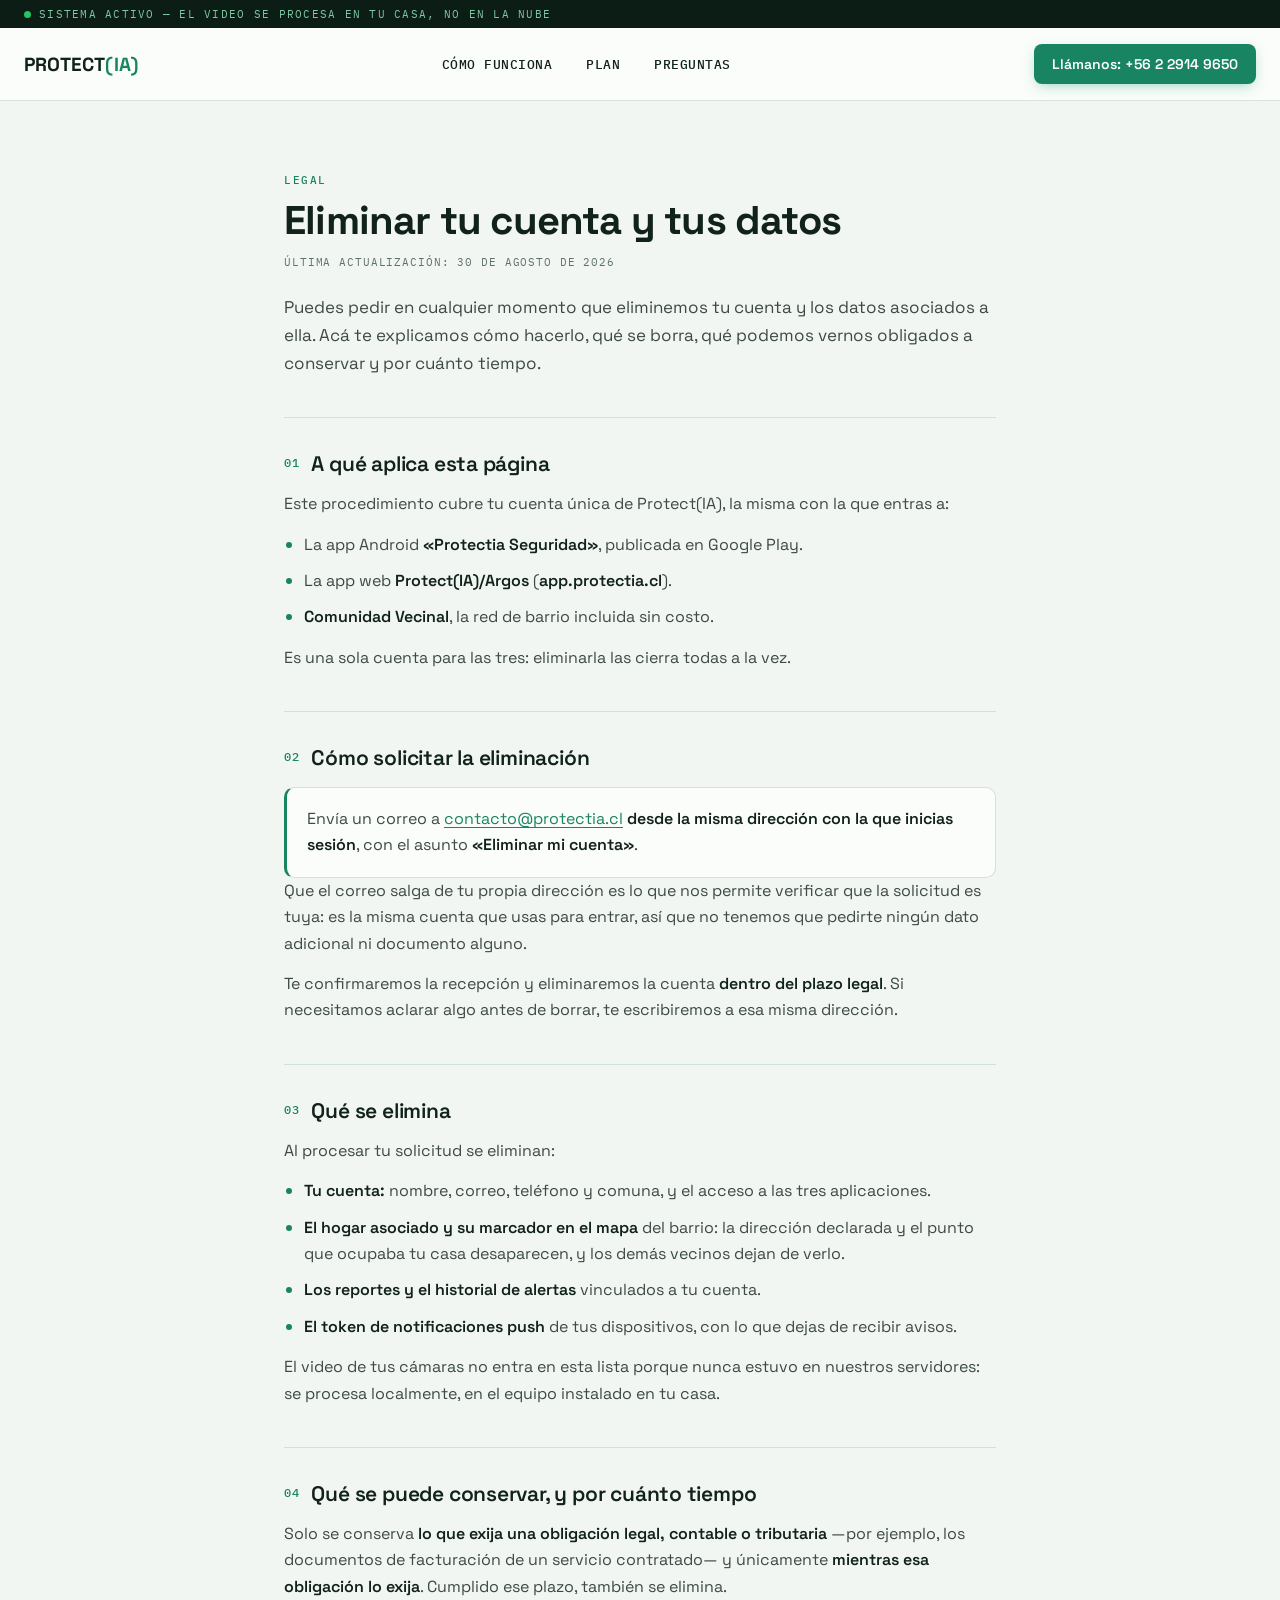
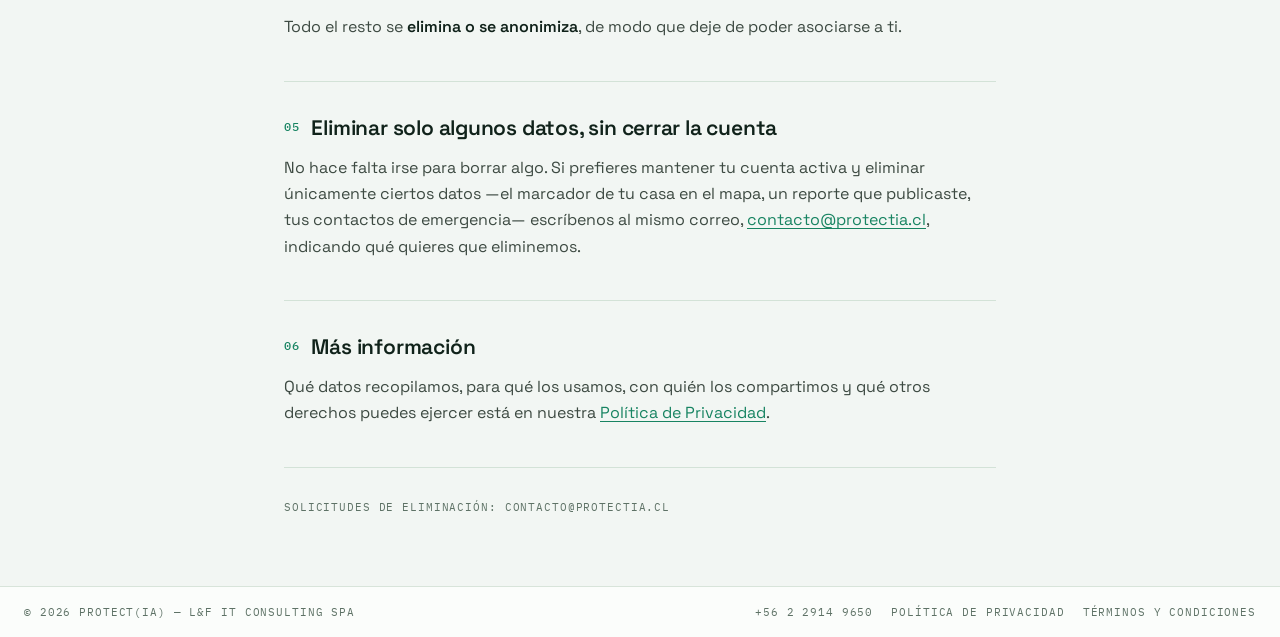
==== commit 0f38e3cb: "Cambia número comercial a +56 2 2914 9650 (600 dado de baja)" ====
--- a/eliminar-cuenta.html
+++ b/eliminar-cuenta.html
@@ -51,8 +51,8 @@
     </nav>
 
     <div class="cabecera-acciones">
-      <a class="btn-tel" href="tel:6009142219"><span class="btn-tel-rotulo">Llámanos:
-        </span>600 914 2219</a>
+      <a class="btn-tel" href="tel:+56229149650"><span class="btn-tel-rotulo">Llámanos:
+        </span>+56 2 2914 9650</a>
     </div>
   </header>
 
@@ -198,7 +198,7 @@
     <div class="footer-inner">
       <span>© 2026 PROTECT(IA) — L&amp;F IT CONSULTING SPA</span>
       <span class="footer-enlaces">
-        <a href="tel:6009142219">600 914 2219</a>
+        <a href="tel:+56229149650">+56 2 2914 9650</a>
         <a href="/privacidad.html">POLÍTICA DE PRIVACIDAD</a>
         <!-- TODO: los términos siguen pendientes; hoy son un marcador sin destino. -->
         <a href="#" aria-disabled="true">TÉRMINOS Y CONDICIONES</a>
@@ -207,8 +207,8 @@
   </footer>
 
   <!-- Barra fija solo móvil -->
-  <a class="barra-movil" href="tel:6009142219">
-    <span class="barra-movil-titulo">Llamar al 600 914 2219</span>
+  <a class="barra-movil" href="tel:+56229149650">
+    <span class="barra-movil-titulo">Llamar al +56 2 2914 9650</span>
     <span class="barra-movil-nota">TE CONTESTA CATALINA, NUESTRA IA</span>
   </a>
 
